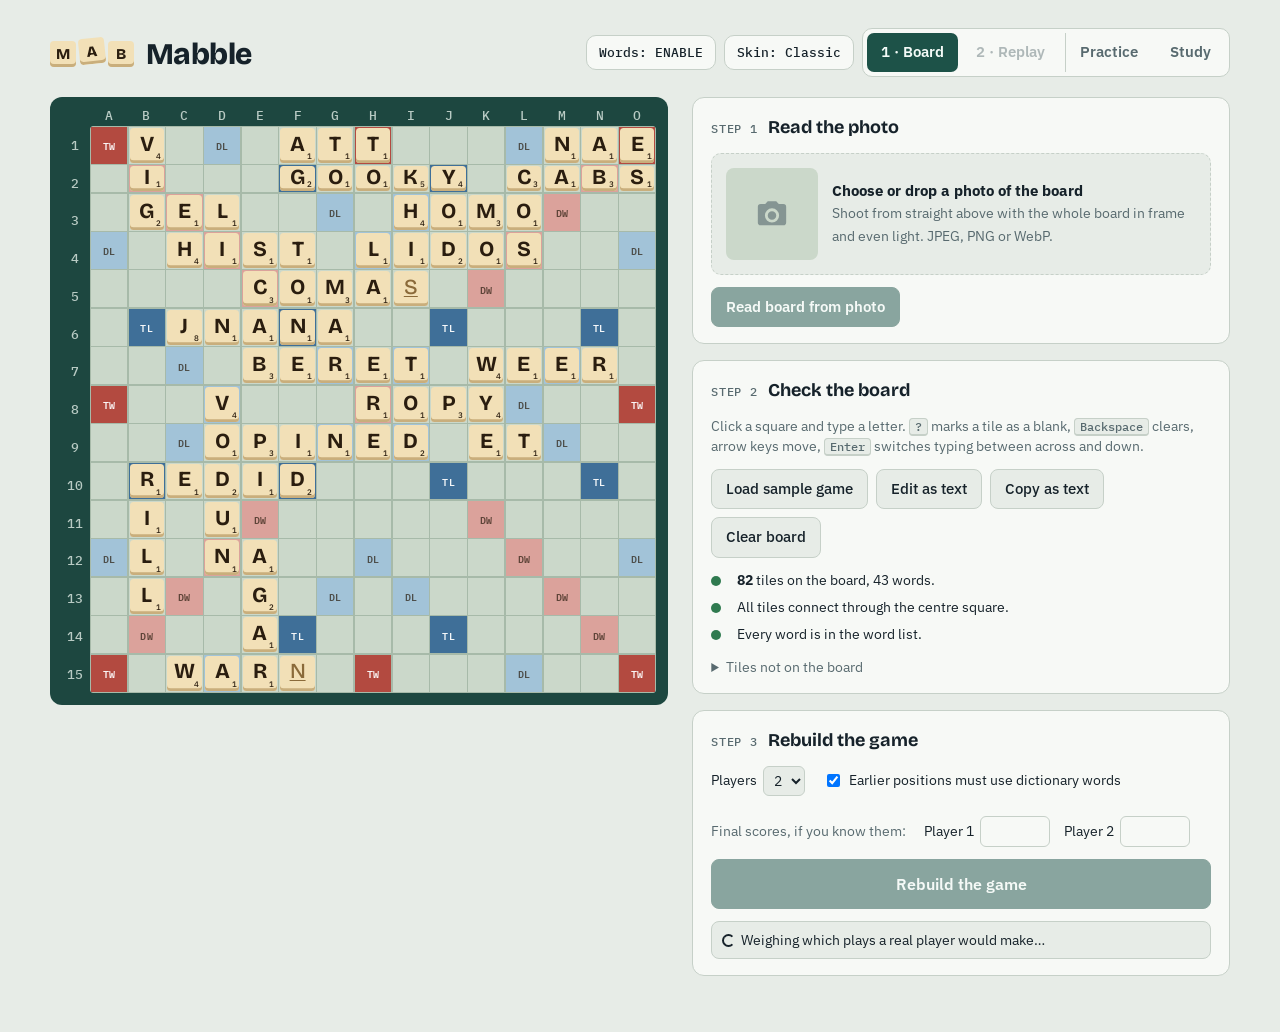
==== index.html @ 8a845bbc "Add a Felt skin, inspired by Balatro A third skin alongside Classic and Poster: swirling green felt," ====
<!doctype html>
<html lang="en">
<head>
<meta charset="utf-8">
<meta name="viewport" content="width=device-width,initial-scale=1,viewport-fit=cover">
<title>Mabble</title>
<meta name="description" content="Photograph a finished Scrabble board and rebuild the game move by move, with scores.">
<meta name="theme-color" content="#1d4740">
<link rel="icon" href="icons/icon.svg" type="image/svg+xml">
<link rel="icon" href="icons/icon-192.png" type="image/png" sizes="192x192">
<link rel="apple-touch-icon" href="icons/apple-touch-icon.png">
<link rel="manifest" href="manifest.webmanifest">
<link rel="preconnect" href="https://fonts.googleapis.com">
<link rel="preconnect" href="https://fonts.gstatic.com" crossorigin>
<link rel="stylesheet" href="https://fonts.googleapis.com/css2?family=Bricolage+Grotesque:opsz,wght@12..96,500;12..96,700;12..96,800&family=IBM+Plex+Mono:wght@400;500&family=IBM+Plex+Sans:wght@400;500;600&display=swap">
<script>
// Optional skins (poster, felt): applied before the page draws, with their fonts loaded only when chosen
try { const sk = localStorage.getItem('mabble.skin'), f = { brute: 'https://fonts.googleapis.com/css2?family=Anton&family=Archivo:wght@400;500;600;800&family=IBM+Plex+Mono:wght@400;500;600&family=Oswald:wght@500;600;700&display=swap', felt: 'https://fonts.googleapis.com/css2?family=Jersey+10&display=swap' }[sk]; if (f) { document.documentElement.dataset.skin = sk; document.write('<link rel="stylesheet" id="skinFonts-' + sk + '" href="' + f + '">'); } } catch (e) {}
</script>
<link rel="stylesheet" href="css/style.css">
</head>
<body>
<div class="felt-bg" aria-hidden="true"><div class="felt-swirl"></div><div class="felt-crt"></div></div>
<div class="wrap">
  <!-- ink filters: rough brush edges and torn-paper outlines -->
  <svg class="defs" width="0" height="0" aria-hidden="true" focusable="false">
    <filter id="ink"><feTurbulence type="fractalNoise" baseFrequency="0.85" numOctaves="2" seed="7" result="n"/><feDisplacementMap in="SourceGraphic" in2="n" scale="2.2" xChannelSelector="R" yChannelSelector="G"/></filter>
    <filter id="rough"><feTurbulence type="turbulence" baseFrequency="0.04" numOctaves="2" seed="3" result="n"/><feDisplacementMap in="SourceGraphic" in2="n" scale="7" xChannelSelector="R" yChannelSelector="G"/></filter>
  </svg>
  <header class="top">
    <div class="masthead">
      <div class="rays" aria-hidden="true"></div>
      <div class="brand">
        <div class="mark" aria-hidden="true"><span>M</span><span>A</span><span>B</span></div>
        <h1>Mabble</h1>
      </div>
    </div>
    <div class="head-tools">
    <button class="btn lex-btn" id="lexBtn" type="button" title="Choose the word list">Words: ENABLE</button>
    <button class="btn lex-btn" id="skinBtn" type="button" title="Switch skin">Skin: Classic</button>
    <div class="tabs" role="tablist" aria-label="Mode">
      <button role="tab" id="tab-setup" aria-selected="true">1 &middot; Board</button>
      <button role="tab" id="tab-replay" aria-selected="false" disabled>2 &middot; Replay</button>
      <button role="tab" id="tab-practice" aria-selected="false">Practice</button>
      <button role="tab" id="tab-study" aria-selected="false">Study<span class="tab-badge" id="studyBadge" hidden></span></button>
    </div>
    </div>
  </header>
  <div class="zigzag" aria-hidden="true"></div>

  <main class="layout">
    <section class="board-col" aria-label="Board">
      <div class="frame">
        <div class="coords" id="colLabels"></div>
        <div class="grid-row">
          <div class="rowlabels" id="rowLabels"></div>
          <div class="board" id="board" aria-label="Scrabble board, 15 by 15"></div>
          <input id="kbd" class="kbd-input" type="text" inputmode="text" autocomplete="off" autocapitalize="characters" autocorrect="off" spellcheck="false" aria-label="Letter for the selected square">
        </div>
      </div>
      <div class="transport" id="transport" hidden>
        <div class="btns">
          <button class="icon-btn" id="tFirst" aria-label="Empty board"><svg viewBox="0 0 16 16"><path d="M3 2h2v12H3zM14 2v12L6 8z"/></svg></button>
          <button class="icon-btn" id="tPrev" aria-label="Previous move"><svg viewBox="0 0 16 16"><path d="M12 2v12L4 8z"/></svg></button>
          <button class="icon-btn play" id="tPlay" aria-label="Play"><svg viewBox="0 0 16 16" id="playIcon"><path d="M4 2v12l10-6z"/></svg></button>
          <button class="icon-btn" id="tNext" aria-label="Next move"><svg viewBox="0 0 16 16"><path d="M4 2v12l8-6z"/></svg></button>
          <button class="icon-btn" id="tLast" aria-label="Final board"><svg viewBox="0 0 16 16"><path d="M11 2h2v12h-2zM2 2v12l8-6z"/></svg></button>
        </div>
        <input type="range" id="tSlider" min="0" max="0" value="0" aria-label="Move">
        <span class="stepnum" id="tNum">0 / 0</span>
      </div>
      <div class="shelves" id="pxRackBox" hidden>
        <div id="pxRacks"></div>
        <p class="px-live" id="pxLive" aria-live="polite"></p>
        <p class="hint px-help">Tap a tile, then a square. Or tap a square and type; tap it again or press <span class="kbd">Space</span> to switch across or down. <span class="kbd">Enter</span> plays, <span class="kbd">Backspace</span> takes back a tile, <span class="kbd">Esc</span> recalls them all.</p>
      </div>
      <div class="shelves" id="shelves" hidden>
        <div id="shelfList"></div>
        <div class="shelf-key" id="shelfKey">
          <span><i class="rtile key"></i>Certain</span>
          <span><i class="rtile key likely"></i>Likely, with its chance</span>
          <span><i class="rtile key played"></i>Played this move</span>
          <span><i class="rtile key unknown">?</i>Never played, unknown</span>
          <span id="bagCount" class="bag"></span>
        </div>
      </div>
    </section>

    <aside class="panel">
      <!-- SETUP -->
      <div id="setup" class="panel">
        <div class="card">
          <h2><span class="n">Step 1</span>Read the photo</h2>
          <label class="drop" id="drop" for="file">
            <div class="thumb" id="thumb"><svg viewBox="0 0 24 24" aria-hidden="true"><path d="M9 3 7.2 5H4a2 2 0 0 0-2 2v11a2 2 0 0 0 2 2h16a2 2 0 0 0 2-2V7a2 2 0 0 0-2-2h-3.2L15 3H9zm3 5a5 5 0 1 1 0 10 5 5 0 0 1 0-10zm0 2a3 3 0 1 0 0 6 3 3 0 0 0 0-6z"/></svg></div>
            <div>
              <strong id="dropTitle">Choose or drop a photo of the board</strong>
              <span class="hint">Shoot from straight above with the whole board in frame and even light. JPEG, PNG or WebP.</span>
            </div>
          </label>
          <input type="file" id="file" accept="image/jpeg,image/png,image/webp,image/gif" class="visually-hidden">
          <div id="pickerBox" class="picker-box" hidden>
            <p class="hint">Drag the four dots onto the outer corners of the 15 × 15 grid of squares, so the yellow lines follow the board's lines. The yellow dot is A1, the top-left square when letters read upright.</p>
            <canvas id="picker" class="picker" aria-label="Board photo with draggable grid corners"></canvas>
            <div class="row"><button class="btn" id="rotateBtn" type="button">Move A1 to the next corner</button></div>
          </div>
          <div class="row">
            <button class="btn primary" id="readBtn" disabled>Read board from photo</button>
            <button class="btn" id="stopBtn" hidden>Stop</button>
          </div>
          <div class="status" id="visionStatus" hidden></div>
          <details id="warpBox" hidden>
            <summary class="hint">Straightened photo the reader used</summary>
            <img id="warpImg" class="warp-img" alt="Straightened board photo">
          </details>
        </div>

        <div class="card">
          <h2><span class="n">Step 2</span>Check the board</h2>
          <p class="hint">Click a square and type a letter. <span class="kbd">?</span> marks a tile as a blank, <span class="kbd">Backspace</span> clears, arrow keys move, <span class="kbd">Enter</span> switches typing between across and down.</p>
          <div class="row">
            <button class="btn" id="sampleBtn">Load sample game</button>
            <button class="btn" id="textBtn">Edit as text</button>
            <button class="btn" id="copyBtn">Copy as text</button>
            <button class="btn" id="clearBtn">Clear board</button>
          </div>
          <div id="textBox" hidden>
            <textarea id="textArea" spellcheck="false" aria-label="Board as text"></textarea>
            <p class="hint">15 lines of 15 characters. Letters are tiles, lowercase means a blank, a dot is an empty square.</p>
            <div class="row"><button class="btn primary" id="applyText">Apply text</button><button class="btn" id="cancelText">Cancel</button></div>
          </div>
          <div class="checks" id="checks"></div>
          <details>
            <summary class="hint" style="cursor:pointer">Tiles not on the board</summary>
            <div class="unseen" id="unseen"></div>
          </details>
        </div>

        <div class="card">
          <h2><span class="n">Step 3</span>Rebuild the game</h2>
          <div class="opts">
            <label>Players <select id="players"><option>2</option><option>3</option><option>4</option></select></label>
            <label><input type="checkbox" id="strict" checked> Earlier positions must use dictionary words</label>
          </div>
          <div class="opts score-in">
            <span class="hint">Final scores, if you know them:</span>
            <span id="scoreFields"></span>
          </div>
          <button class="btn primary big" id="solveBtn" disabled>Loading word list…</button>
          <div class="status" id="solveStatus" hidden></div>
        </div>
      </div>

      <!-- PRACTICE -->
      <div id="practice" class="panel" hidden>
        <div class="card">
          <h2>Practice game</h2>
          <div class="scores" id="pxScores"></div>
          <div class="px-break" id="pxBreak" aria-live="polite"></div>
          <div class="row px-controls">
            <button class="btn primary" id="pxPlay" disabled>Play</button>
            <button class="btn" id="pxRecall">Recall</button>
            <button class="btn" id="pxShuffle">Shuffle</button>
            <button class="btn" id="pxExchange">Exchange</button>
            <button class="btn primary" id="pxConfirm" hidden>Exchange chosen tiles</button>
            <button class="btn" id="pxPass">Pass</button>
          </div>
          <p class="status" id="pxMsg" hidden></p>
          <div class="row px-foot"><span class="bag" id="pxBag"></span><button class="btn" id="pxNew">New game</button></div>
        </div>
        <div class="card">
          <h2 id="pxReviewTitle">Quackle review</h2>
          <div id="pxReview"></div>
        </div>
        <div class="card">
          <h2>Moves</h2>
          <p class="note" id="pxTotals"></p>
          <div class="moves-wrap" id="pxHistory"></div>
        </div>
      </div>

      <!-- REPLAY -->
      <div id="replay" class="panel" hidden>
        <div class="card">
          <h2 id="replayTitle">Reconstructed game</h2>
          <div class="scores" id="scores"></div>
          <p class="note" id="replayMeta"></p>
          <p class="note" id="endgame" hidden></p>
        </div>
        <div class="card" id="qkCard">
          <h2 id="qkTitle">Move analysis</h2>
          <div id="qkBody">
            <p class="hint">Compare every move with the choice of Quackle, an open-source Scrabble engine that runs in this browser. It downloads about 26 MB the first time.</p>
            <div class="row"><button class="btn primary" id="qkLoad">Load Quackle</button></div>
          </div>
        </div>
        <div class="card">
          <h2>Moves</h2>
          <div class="moves-wrap" id="movesWrap">
            <table>
              <thead><tr><th>#</th><th>Player</th><th>Where</th><th>Word</th><th class="num">Pts</th><th class="num">Total</th><th class="num qk-col" hidden title="Equity given up compared with Quackle's best play">vs Quackle</th></tr></thead>
              <tbody id="moveRows"></tbody>
            </table>
          </div>
          <div class="row">
            <button class="btn" id="anotherBtn">Try another order</button>
            <button class="btn" id="editBtn">Edit the board</button>
          </div>
          <p class="note">This is one order of play that fits every word on the board. Others may fit too. Scores follow standard premium squares, count blanks as zero and add 50 for using all seven tiles. The end-of-game adjustment is added only when the rebuilt game shows who used their last tile, so totals can differ from the score sheet.</p>
        </div>
      </div>
    </aside>
  </main>

  <!-- STUDY: word lists and spaced review, drawn by js/study.js -->
  <section id="study" class="study" aria-label="Study" hidden></section>
</div>

<dialog id="lexDialog" aria-labelledby="lexTitle">
  <form method="dialog" class="dialog-body" id="lexForm">
    <h2 id="lexTitle">Word list</h2>
    <p class="hint">Words are checked against <b id="lexCurrent">ENABLE</b>. This list is used for checking the board, rebuilding games, practice games and Quackle's suggestions.</p>
    <p class="hint">ENABLE is free and built in, and close to the North American tournament list. To use Collins Scrabble Words (CSW24) or another list, load it from a copy you're entitled to use, as a text file with one word per line (anything after the first word on a line is ignored). The file stays in this browser. It is never uploaded or published.</p>
    <label class="field" for="lexFile">Word list file
      <input id="lexFile" type="file" accept=".txt,text/plain">
    </label>
    <label class="field" for="lexName">Name
      <input id="lexName" type="text" placeholder="CSW24" autocomplete="off" spellcheck="false">
    </label>
    <label class="check-line"><input type="checkbox" id="lexCollins"> This is a Collins list (Quackle uses its Collins leave values)</label>
    <p class="status" id="lexStatus" hidden></p>
    <div class="row">
      <button class="btn primary" id="lexUse" type="button" disabled>Use this list</button>
      <button class="btn" id="lexStored" type="button" hidden>Use my saved list</button>
      <button class="btn" id="lexBuiltin" type="button">Use ENABLE</button>
      <button class="btn" id="lexForget" type="button" hidden>Forget my list</button>
      <button class="btn" value="close" type="submit">Close</button>
    </div>
  </form>
</dialog>

<dialog id="blankDialog" aria-labelledby="blankTitle">
  <form method="dialog" class="dialog-body">
    <h2 id="blankTitle">Which letter is the blank?</h2>
    <div class="blank-grid" id="blankGrid"></div>
    <div class="row"><button class="btn" value="" type="submit">Cancel</button></div>
  </form>
</dialog>

<script type="module" src="js/app.js"></script>
</body>
</html>
---- css/style.css ----
/* Layout: board on the left as the working surface, a tool panel on the right that switches between setting up the board and replaying the game. */
/* Classic skin (the default) */
:root {
  --bg: #e7ece7;
  --surface: #f7f9f6;
  --ink: #16222a;
  --muted: #586a6f;
  --line: #c6d0c8;
  --accent: #1d5248;
  --accent-ink: #f4fbf8;
  --frame: #1d4740;
  --sq: #cbd8ca;
  --sq-line: #a7baa9;
  --tw: #b34a40;
  --dw: #dba29b;
  --tl: #3f6f98;
  --dl: #a2c3d8;
  --prem-ink: #ffffff;
  --tile: #f2e0b7;
  --tile-edge: #c9ae7c;
  --tile-ink: #2a1d0f;
  --hot: #e09a1f;
  --bad: #c0392b;
  --warn-bg: #f6ead2;
  --ok: #2f7a4f;
  --hair: #dde3de;
  --blue: #3f6f98;
  --yellow: #e09a1f;
  --steel: #8b939a;
  --steel-hi: #cfd4d8;
  --shadow: transparent;
  --f-head: "IBM Plex Sans", "Segoe UI", system-ui, sans-serif;
  --f-display: "Bricolage Grotesque", "Segoe UI", system-ui, sans-serif;
  --f-body: "IBM Plex Sans", "Segoe UI", system-ui, sans-serif;
  --f-mono: "IBM Plex Mono", ui-monospace, Consolas, monospace;
}
@media (prefers-color-scheme: dark) {
  :root:not([data-theme="light"]) {
    --bg: #0f1719; --surface: #162124; --ink: #e2eae5; --muted: #93a6a4; --line: #2b3b3d;
    --accent: #6cc0ab; --accent-ink: #0c1a17; --frame: #0a1213; --sq: #22353a; --sq-line: #30494d;
    --tw: #9a3d35; --dw: #835653; --tl: #2f5878; --dl: #3d6279; --prem-ink: #f1e9e6;
    --tile: #e9d4a7; --tile-edge: #b19463; --tile-ink: #24180b; --hot: #f2b544; --bad: #ef6b5b;
    --warn-bg: #2d2717; --ok: #6cc08b; color-scheme: dark;
  }
}
:root[data-theme="dark"] {
  --bg: #0f1719; --surface: #162124; --ink: #e2eae5; --muted: #93a6a4; --line: #2b3b3d;
  --accent: #6cc0ab; --accent-ink: #0c1a17; --frame: #0a1213; --sq: #22353a; --sq-line: #30494d;
  --tw: #9a3d35; --dw: #835653; --tl: #2f5878; --dl: #3d6279; --prem-ink: #f1e9e6;
  --tile: #e9d4a7; --tile-edge: #b19463; --tile-ink: #24180b; --hot: #f2b544; --bad: #ef6b5b;
  --warn-bg: #2d2717; --ok: #6cc08b; color-scheme: dark;
}
/* Poster skin (data-skin="brute"), a BRUTE!-style Constructivist poster: stark paper, black ink, blood red and electric blue,
   gunmetal plates with rivets, hard offset shadows, condensed shouting type. */
:root[data-skin="brute"] {
  --bg: #f1efe9;          /* stark poster paper */
  --surface: #ffffff;
  --ink: #0a0a0a;
  --muted: #4b4b4b;
  --line: #0a0a0a;        /* ink lines are black */
  --hair: #c9c6bd;        /* quiet separators */
  --accent: #d6141c;      /* blood red */
  --accent-ink: #ffffff;
  --blue: #0b48ff;        /* electric blue */
  --yellow: #ffd200;      /* safety yellow, for highlights */
  --frame: #151719;       /* gunmetal */
  --steel: #8b939a;
  --steel-hi: #cfd4d8;
  --sq: #f3f1ea;
  --sq-line: #0a0a0a;
  --tw: #d6141c;
  --dw: #f4a9a6;
  --tl: #0b48ff;
  --dl: #9cb6ff;
  --prem-ink: #ffffff;
  --tile: #fbfaf6;
  --tile-edge: #0a0a0a;
  --tile-ink: #0a0a0a;
  --hot: #0b48ff;
  --bad: #d6141c;
  --warn-bg: #fff1b3;
  --ok: #0b48ff;
  --shadow: #0a0a0a;
  --f-display: "Anton", "Impact", "Arial Narrow Bold", sans-serif;
  --f-head: "Oswald", "Arial Narrow", "Segoe UI", sans-serif;
  --f-body: "Archivo", "Segoe UI", system-ui, sans-serif;
  --f-mono: "IBM Plex Mono", ui-monospace, Consolas, monospace;
}
@media (prefers-color-scheme: dark) {
  :root[data-skin="brute"]:not([data-theme="light"]) {
    --bg: #0b0b0c; --surface: #17181a; --ink: #f3f1ec; --muted: #a7a7a3; --line: #f3f1ec; --hair: #3a3b3e;
    --accent: #ff2b2b; --accent-ink: #0a0a0a; --blue: #4d82ff; --yellow: #ffd200;
    --frame: #050505; --steel: #5f666c; --steel-hi: #9aa1a7;
    --sq: #1c1d20; --sq-line: #000000; --tw: #e0161e; --dw: #7a2b2b; --tl: #2f63ff; --dl: #2d3f7a; --prem-ink: #ffffff;
    --tile: #f1efe8; --tile-edge: #000000; --tile-ink: #0a0a0a; --hot: #4d82ff; --bad: #ff3b3b;
    --warn-bg: #3a3000; --ok: #4d82ff; --shadow: #3b3e42; color-scheme: dark;
  }
}
:root[data-skin="brute"][data-theme="dark"] {
  --bg: #0b0b0c; --surface: #17181a; --ink: #f3f1ec; --muted: #a7a7a3; --line: #f3f1ec; --hair: #3a3b3e;
  --accent: #ff2b2b; --accent-ink: #0a0a0a; --blue: #4d82ff; --yellow: #ffd200;
  --frame: #050505; --steel: #5f666c; --steel-hi: #9aa1a7;
  --sq: #1c1d20; --sq-line: #000000; --tw: #e0161e; --dw: #7a2b2b; --tl: #2f63ff; --dl: #2d3f7a; --prem-ink: #ffffff;
  --tile: #f1efe8; --tile-edge: #000000; --tile-ink: #0a0a0a; --hot: #4d82ff; --bad: #ff3b3b;
  --warn-bg: #3a3000; --ok: #4d82ff; --shadow: #3b3e42; color-scheme: dark;
}
* { box-sizing: border-box; }
[hidden] { display: none !important; }
body {
  background: var(--bg); color: var(--ink); font-family: var(--f-body); font-size: 15px; line-height: 1.5;
  padding-left: max(16px, env(safe-area-inset-left, 0px)); padding-right: max(16px, env(safe-area-inset-right, 0px));
  padding-block: 20px 48px;
}
.wrap { max-width: 1180px; margin: 0 auto; display: grid; gap: 20px; }
h1, h2, h3 { font-family: var(--f-display); text-wrap: balance; margin: 0; }
button, input, select, textarea { font: inherit; color: inherit; }
:focus-visible { outline: 2px solid var(--accent); outline-offset: 2px; }

/* header */
.top { display: flex; flex-wrap: wrap; align-items: end; justify-content: space-between; gap: 12px 24px; }
.brand { display: flex; align-items: center; gap: 12px; }
.mark { display: flex; gap: 3px; }
.mark span { width: 26px; height: 26px; border-radius: 4px; background: var(--tile); color: var(--tile-ink); box-shadow: inset 0 -3px 0 var(--tile-edge);
  font: 800 15px/26px var(--f-display); text-align: center; }
.mark span:nth-child(2) { transform: translateY(-3px) rotate(-6deg); }
h1 { font-size: 30px; font-weight: 800; letter-spacing: -0.02em; }
.tabs { display: flex; gap: 4px; padding: 4px; background: var(--surface); border: 1px solid var(--line); border-radius: 10px; }
.tabs button { border: 0; background: transparent; padding: 8px 14px; border-radius: 7px; cursor: pointer; font-weight: 600; color: var(--muted); }
.tabs button[aria-selected="true"] { background: var(--accent); color: var(--accent-ink); }
.tabs button:disabled { opacity: .45; cursor: not-allowed; }

.layout { display: grid; grid-template-columns: minmax(0, 1.15fr) minmax(0, 1fr); gap: 24px; align-items: start; }
@media (max-width: 880px) { .layout { grid-template-columns: minmax(0, 1fr); } }

/* board */
.board-col { display: grid; gap: 12px; position: sticky; top: calc(env(safe-area-inset-top, 0px) + 12px); }
@media (max-width: 880px) { .board-col { position: static; } }
.frame { background: var(--frame); border-radius: 12px; padding: 10px 12px 12px 10px; container-type: inline-size; }
.coords { display: grid; grid-template-columns: 5cqi repeat(15, 1fr); gap: 0; }
.coords span { font: 500 2.1cqi var(--f-mono); color: #b9cbc4; text-align: center; padding-bottom: 3px; }
.grid-row { display: grid; grid-template-columns: 5cqi minmax(0, 1fr); }
.rowlabels { display: grid; grid-template-rows: repeat(15, 1fr); }
.rowlabels span { font: 500 2.1cqi var(--f-mono); color: #b9cbc4; display: flex; align-items: center; justify-content: center; }
.board { display: grid; grid-template-columns: repeat(15, 1fr); gap: 1.5px; background: var(--sq-line); border: 1.5px solid var(--sq-line); aspect-ratio: 1; max-width: 100%; outline: none; border-radius: 3px; }
.board.editable { cursor: text; }
.board.focused { outline: 2px solid var(--hot); outline-offset: 3px; }
.grid-row { position: relative; }
.kbd-input { position: absolute; left: 0; top: 0; width: 1px; height: 1px; opacity: 0; border: 0; padding: 0; font-size: 16px; pointer-events: none; }
.sq { position: relative; background: var(--sq); display: flex; align-items: center; justify-content: center; min-width: 0; overflow: hidden; }
.sq .prem { font: 600 1.7cqi/1 var(--f-mono); color: var(--prem-ink); letter-spacing: 0.02em; opacity: .95; }
.sq.tw { background: var(--tw); } .sq.dw { background: var(--dw); } .sq.tl { background: var(--tl); } .sq.dl { background: var(--dl); }
.sq.dl .prem, .sq.dw .prem { color: var(--tile-ink); opacity: .7; }
:root[data-theme="dark"] .sq.dl .prem, :root[data-theme="dark"] .sq.dw .prem { color: var(--prem-ink); }
@media (prefers-color-scheme: dark) { :root:not([data-theme="light"]) .sq.dl .prem, :root:not([data-theme="light"]) .sq.dw .prem { color: var(--prem-ink); } }
.sq .star { width: 52%; height: 52%; fill: var(--tile-ink); opacity: .55; }
.sq.sel { box-shadow: inset 0 0 0 2px var(--hot); }
.sq.sel::after { content: ""; position: absolute; width: 0; height: 0; border: 0.9cqi solid transparent; }
.sq.sel.dir0::after { right: 1px; top: calc(50% - 0.9cqi); border-left-color: var(--hot); border-right-width: 0; }
.sq.sel.dir1::after { bottom: 1px; left: calc(50% - 0.9cqi); border-top-color: var(--hot); border-bottom-width: 0; }
.tile { position: absolute; inset: 1px; border-radius: 0.6cqi; background: var(--tile); box-shadow: inset 0 -0.45cqi 0 var(--tile-edge); color: var(--tile-ink);
  display: flex; align-items: center; justify-content: center; }
.tile b { font: 700 3.6cqi/1 var(--f-display); margin-top: -0.3cqi; }
.tile i { position: absolute; right: 0.45cqi; bottom: 0.45cqi; font: 500 1.35cqi/1 var(--f-mono); font-style: normal; }
.tile.blank b { color: #8a6a3a; font-weight: 500; text-decoration: underline; text-decoration-thickness: 0.25cqi; text-underline-offset: 0.4cqi; }
.tile.ghost { opacity: .32; }
.tile.new { box-shadow: inset 0 -0.45cqi 0 var(--tile-edge), 0 0 0 0.45cqi var(--hot); z-index: 1; animation: drop .35s ease-out both; }
.tile.bad { box-shadow: inset 0 -0.45cqi 0 var(--tile-edge), inset 0 0 0 0.35cqi var(--bad); }
.tile.unsure::before { content: "?"; position: absolute; left: 0.45cqi; top: 0.25cqi; font: 700 1.5cqi/1 var(--f-mono); color: var(--bad); }
.sq.tile-holder { overflow: visible; }
@keyframes drop { from { transform: translateY(-25%) scale(1.18); } to { transform: none; } }
@media (prefers-reduced-motion: reduce) { .tile.new { animation: none; } }


/* transport */
.transport { display: grid; grid-template-columns: auto minmax(0, 1fr) auto; gap: 12px; align-items: center; background: var(--surface); border: 1px solid var(--line); border-radius: 10px; padding: 8px 12px; }
.transport .btns { display: flex; gap: 4px; }
.icon-btn { width: 36px; height: 36px; border-radius: 8px; border: 1px solid var(--line); background: var(--bg); display: grid; place-items: center; cursor: pointer; padding: 0; }
.icon-btn svg { width: 16px; height: 16px; fill: currentColor; }
.icon-btn.play { background: var(--accent); color: var(--accent-ink); border-color: var(--accent); }
.icon-btn:disabled { opacity: .4; cursor: default; }
input[type="range"] { width: 100%; accent-color: var(--accent); }
.stepnum { font: 500 13px var(--f-mono); color: var(--muted); white-space: nowrap; font-variant-numeric: tabular-nums; }

/* panel */
.panel { display: grid; gap: 16px; min-width: 0; }
.card { background: var(--surface); border: 1px solid var(--line); border-radius: 12px; padding: 16px 18px; display: grid; gap: 12px; min-width: 0; }
.card h2 { font-size: 18px; font-weight: 700; display: flex; align-items: baseline; gap: 10px; }
.card h2 .n { font: 500 12px var(--f-mono); color: var(--muted); letter-spacing: .06em; text-transform: uppercase; }
.hint { color: var(--muted); font-size: 13.5px; margin: 0; }
.row { display: flex; flex-wrap: wrap; gap: 8px; align-items: center; }
.btn { border: 1px solid var(--line); background: var(--bg); padding: 8px 14px; border-radius: 8px; cursor: pointer; font-weight: 500; }
.btn:hover { border-color: var(--muted); }
.btn.primary { background: var(--accent); color: var(--accent-ink); border-color: var(--accent); font-weight: 600; }
.btn.primary:hover { filter: brightness(1.08); }
.btn:disabled { opacity: .5; cursor: not-allowed; }
.btn.big { padding: 12px 18px; font-size: 16px; width: 100%; }
.drop { border: 1.5px dashed var(--line); border-radius: 10px; padding: 14px; display: grid; grid-template-columns: auto minmax(0, 1fr); gap: 14px; align-items: center; cursor: pointer; background: var(--bg); }
.drop.over { border-color: var(--accent); }
.drop .thumb { width: 92px; height: 92px; border-radius: 8px; background: var(--sq); display: grid; place-items: center; overflow: hidden; color: var(--muted); }
.drop .thumb img { width: 100%; height: 100%; object-fit: cover; }
.drop .thumb svg { width: 34px; height: 34px; fill: currentColor; opacity: .6; }
.drop strong { display: block; }
.status { font-size: 13.5px; padding: 8px 10px; border-radius: 8px; background: var(--bg); border: 1px solid var(--line); }
.status.err { border-color: var(--bad); color: var(--bad); }
.status.good { border-color: var(--ok); color: var(--ok); }
.kbd { font: 500 12px var(--f-mono); border: 1px solid var(--line); border-bottom-width: 2px; border-radius: 4px; padding: 0 5px; background: var(--bg); }
.checks { display: grid; gap: 6px; font-size: 14px; }
.check { display: grid; grid-template-columns: 18px minmax(0, 1fr); gap: 8px; align-items: start; }
.check .dot { width: 10px; height: 10px; border-radius: 50%; margin-top: 6px; background: var(--ok); }
.check.warn .dot { background: var(--hot); } .check.bad .dot { background: var(--bad); }
.wordchips { display: flex; flex-wrap: wrap; gap: 4px; margin-top: 4px; }
.chip { font: 500 12.5px var(--f-mono); padding: 1px 7px; border-radius: 5px; background: var(--warn-bg); border: 1px solid var(--line); cursor: pointer; }
.unseen { font: 500 13px/1.7 var(--f-mono); letter-spacing: .08em; word-break: break-all; color: var(--muted); }
textarea { width: 100%; min-height: 250px; font: 13px/1.35 var(--f-mono); padding: 10px; border-radius: 8px; border: 1px solid var(--line); background: var(--bg); resize: vertical; }
.opts { display: flex; flex-wrap: wrap; gap: 10px 18px; font-size: 14px; }
.opts label { display: inline-flex; gap: 6px; align-items: center; }
.score-in { align-items: center; margin-top: 8px; }
.score-in #scoreFields { display: inline-flex; flex-wrap: wrap; gap: 8px 14px; }
.score-in input { width: 70px; font: inherit; padding: 4px 6px; border: 1px solid var(--line); border-radius: 6px; background: var(--surface); color: var(--ink); }
select { padding: 4px 6px; border-radius: 6px; border: 1px solid var(--line); background: var(--bg); }

/* replay */
.scores { display: grid; grid-template-columns: repeat(auto-fit, minmax(120px, 1fr)); gap: 8px; }
.pl { border: 1px solid var(--line); border-radius: 10px; padding: 10px 12px; background: var(--bg); }
.pl.turn { border-color: var(--hot); box-shadow: 0 0 0 1px var(--hot); }
.pl .who { font-size: 13px; color: var(--muted); }
.pl .pts { font: 800 28px/1.1 var(--f-display); font-variant-numeric: tabular-nums; }
.pl .fin { font: 12px var(--f-mono); color: var(--muted); }
.moves-wrap { max-height: 460px; overflow: auto; border: 1px solid var(--line); border-radius: 10px; background: var(--bg); }
table { width: 100%; border-collapse: collapse; font-size: 14px; }
th { position: sticky; top: 0; z-index: 2; background: var(--surface); text-align: left; font: 500 11.5px var(--f-mono); letter-spacing: .06em; text-transform: uppercase; color: var(--muted); padding: 7px 8px; border-bottom: 1px solid var(--line); }
td { padding: 6px 8px; border-bottom: 1px solid var(--line); vertical-align: top; font-variant-numeric: tabular-nums; }
tr.mv { cursor: pointer; }
tr.mv:hover td { background: color-mix(in srgb, var(--accent) 6%, transparent); }
tr.mv.cur td { background: color-mix(in srgb, var(--hot) 18%, transparent); }
tr.mv.future td { color: var(--muted); }
td.num, th.num { text-align: right; }
.not { font: 500 13px var(--f-mono); white-space: nowrap; }
.word { font: 700 15px var(--f-display); letter-spacing: .04em; }
.word .thru { opacity: .45; font-weight: 500; }
.word .bl { text-decoration: underline; }
.cross { font: 12px var(--f-mono); color: var(--muted); }
.bingo { font: 600 10.5px var(--f-mono); color: var(--accent-ink); background: var(--accent); border-radius: 4px; padding: 0 5px; margin-left: 4px; vertical-align: 2px; }
.note { font-size: 13px; color: var(--muted); margin: 0; }
.badge { font: 500 11.5px var(--f-mono); border: 1px solid var(--line); border-radius: 999px; padding: 1px 8px; color: var(--muted); background: var(--bg); }
.spinner { display: inline-block; width: 13px; height: 13px; border: 2px solid currentColor; border-right-color: transparent; border-radius: 50%; animation: spin .8s linear infinite; vertical-align: -2px; margin-right: 6px; }
@keyframes spin { to { transform: rotate(360deg); } }
@media (prefers-reduced-motion: reduce) { .spinner { animation-duration: 2.5s; } }
.visually-hidden { position: absolute; width: 1px; height: 1px; overflow: hidden; clip: rect(0 0 0 0); }

/* API key */
dialog { border: 1px solid var(--line); border-radius: 14px; background: var(--surface); color: var(--ink); padding: 0; width: min(480px, calc(100vw - 32px)); }
dialog::backdrop { background: rgb(10 20 22 / 0.55); }
.dialog-body { display: grid; gap: 12px; padding: 20px; }
.dialog-body h2 { font-size: 20px; }
.dialog-body a { color: var(--accent); }
.field { display: grid; gap: 6px; font-weight: 500; font-size: 14px; }
.field input { padding: 10px 12px; border-radius: 8px; border: 1px solid var(--line); background: var(--bg); font: 14px var(--f-mono); width: 100%; }

/* reading method + corner picker */
.picker-box { display: grid; gap: 8px; }
.picker { width: 100%; max-width: 100%; display: block; border-radius: 8px; touch-action: none; cursor: crosshair; background: var(--sq); }
.warp-img { width: 100%; max-width: 420px; border-radius: 6px; margin-top: 8px; display: block; }

/* racks */
.rack { display: flex; flex-wrap: wrap; gap: 6px; min-height: 46px; }
.rtile { position: relative; width: 44px; height: 46px; border-radius: 6px; background: var(--tile); color: var(--tile-ink);
  box-shadow: inset 0 -4px 0 var(--tile-edge); display: grid; place-items: center; font: 700 22px/1 var(--f-display); padding-bottom: 3px; }
.rtile i { position: absolute; right: 4px; bottom: 6px; font: 500 10px/1 var(--f-mono); font-style: normal; }
.rtile small { font: 500 12px/1 var(--f-mono); color: #8a6a3a; }
.rtile.played { box-shadow: inset 0 -4px 0 var(--tile-edge), 0 0 0 2px var(--hot); }
.rtile.left { opacity: .8; }
.rtile.group { background: transparent; box-shadow: none; border: 2px dashed var(--tile-edge); color: var(--muted); font-weight: 500; }
.rtile.unknown { background: var(--bg); box-shadow: none; border: 1px solid var(--line); color: var(--muted); font-weight: 500; }
.rack-notes { display: grid; gap: 6px; font-size: 13.5px; }
.rnote { display: grid; grid-template-columns: 18px minmax(0, 1fr); gap: 8px; align-items: start; }
.rtile.mini-sw { width: 16px; height: 16px; border-radius: 4px; margin-top: 2px; padding: 0; box-shadow: inset 0 -2px 0 var(--tile-edge); }
.rtile.mini-sw.played { box-shadow: inset 0 -2px 0 var(--tile-edge), 0 0 0 2px var(--hot); }
.rtile.mini-sw.group { border-width: 1.5px; box-shadow: none; }
.mini { display: inline-block; min-width: 18px; padding: 0 3px; margin: 1px 2px 1px 0; border-radius: 3px; background: var(--tile); color: var(--tile-ink);
  font: 700 12px/18px var(--f-display); text-align: center; box-shadow: inset 0 -2px 0 var(--tile-edge); }

/* rack shelves under the board */
body.replaying .board-col { position: static; }
.shelves { display: grid; gap: 8px; }
#shelfList { display: grid; gap: 8px; }
.shelf { display: grid; grid-template-columns: minmax(96px, auto) minmax(0, 1fr); gap: 10px; align-items: center; padding: 8px 10px;
  background: var(--surface); border: 1px solid var(--line); border-radius: 10px; }
.shelf.mover { border-color: var(--hot); box-shadow: 0 0 0 1px var(--hot); }
.shelf-head { display: grid; gap: 0; line-height: 1.25; }
.shelf-head b { font: 700 14px var(--f-display); }
.shelf-pts { font: 800 20px var(--f-display); font-variant-numeric: tabular-nums; }
.shelf-tag { font: 500 11px var(--f-mono); color: var(--muted); text-transform: uppercase; letter-spacing: .05em; }
.shelf .rack { gap: 5px; min-height: 0; }
.shelf .rtile { width: clamp(30px, 8.5cqi, 42px); height: auto; aspect-ratio: 44 / 46; font-size: clamp(15px, 4.6cqi, 22px); }
.shelves { container-type: inline-size; }
.rtile.likely { background: color-mix(in srgb, var(--tile) calc(var(--p, 1) * 100%), var(--bg)); box-shadow: inset 0 -4px 0 color-mix(in srgb, var(--tile-edge) calc(var(--p, 1) * 100%), var(--bg)); outline: 1px dashed var(--tile-edge); outline-offset: -1px; }
:root[data-theme="dark"] .rtile.likely { color: var(--ink); }
@media (prefers-color-scheme: dark) { :root:not([data-theme="light"]) .rtile.likely { color: var(--ink); } }
.rtile em { position: absolute; left: 0; right: 0; top: 2px; text-align: center; font: 600 8.5px/1 var(--f-mono); font-style: normal; color: inherit; opacity: .75; }
.rtile.likely { padding-top: 9px; padding-bottom: 2px; }
.shelf-key { display: flex; flex-wrap: wrap; gap: 6px 14px; align-items: center; font-size: 12.5px; color: var(--muted); }
.shelf-key span { display: inline-flex; align-items: center; gap: 6px; }
.rtile.key { width: 14px; height: 14px; padding: 0; border-radius: 3px; box-shadow: inset 0 -2px 0 var(--tile-edge); font-size: 9px; }
.rtile.key.played { box-shadow: inset 0 -2px 0 var(--tile-edge), 0 0 0 2px var(--hot); }
.rtile.key.likely { --p: .55; }
.rtile.key.unknown { font-style: normal; }
.shelf-key .bag { margin-left: auto; font: 500 12.5px var(--f-mono); color: var(--ink); }
@media (max-width: 480px) { .shelf { grid-template-columns: minmax(0, 1fr); gap: 6px; } .shelf-head { grid-auto-flow: column; justify-content: start; gap: 10px; align-items: baseline; } }

/* Quackle move analysis */
.tile.suggest { box-shadow: inset 0 -0.45cqi 0 var(--tile-edge), 0 0 0 0.4cqi var(--accent); outline: 0.3cqi dashed var(--accent); outline-offset: 0.2cqi; z-index: 1; }
.qk-rack { display: flex; flex-wrap: wrap; align-items: center; gap: 4px; margin: 0; font-size: 13.5px; color: var(--muted); }
.qk-rack .mini { font-size: 14px; line-height: 22px; min-width: 22px; }
.mini.likely { background: color-mix(in srgb, var(--tile) 55%, var(--bg)); outline: 1px dashed var(--tile-edge); outline-offset: -1px; }
.verdict { margin: 0; font-size: 15px; }
.verdict b { font-family: var(--f-display); }
.qk-table { max-height: none; }
tr.qkrow { cursor: pointer; }
tr.qkrow:hover td { background: color-mix(in srgb, var(--accent) 6%, transparent); }
tr.qkrow.played td { background: color-mix(in srgb, var(--hot) 16%, transparent); }
tr.qkrow.cur td { box-shadow: inset 0 0 0 9999px color-mix(in srgb, var(--accent) 14%, transparent); }
td.qk { font: 500 12.5px var(--f-mono); color: var(--muted); }
td.qk.best { color: var(--ok); font-weight: 600; }

/* practice mode */
.tabs button#tab-practice { border-left: 1px solid var(--line); border-radius: 0 7px 7px 0; margin-left: 2px; }
.tabs button#tab-practice[aria-selected="true"] { border-left-color: transparent; border-radius: 7px; }
.tile.pending { box-shadow: inset 0 -0.45cqi 0 var(--tile-edge), 0 0 0 0.4cqi var(--accent); transform: translateY(-6%); z-index: 2; }
#pxRacks { display: grid; gap: 8px; }
.px-rack .rtile { cursor: pointer; border: 0; padding: 0 0 3px; font: inherit; font-weight: 700; }
.px-rack .rtile:hover { transform: translateY(-2px); }
.px-rack .rtile:focus-visible { outline: 2px solid var(--accent); outline-offset: 2px; }
.rtile.picked { transform: translateY(-5px); box-shadow: inset 0 -4px 0 var(--tile-edge), 0 0 0 2px var(--accent); }
.rtile.gone { visibility: hidden; }
.rtile.swap { box-shadow: inset 0 -4px 0 var(--tile-edge), 0 0 0 2px var(--bad); transform: translateY(-5px); }
.rtile.back { background: var(--frame); box-shadow: inset 0 -4px 0 color-mix(in srgb, var(--frame) 70%, #000); }
.shelf .rtile.back { width: clamp(22px, 5.5cqi, 30px); }
.px-live { margin: 0; min-height: 1.4em; font: 500 14px var(--f-body); }
.px-live .ok { color: var(--ok); font-weight: 600; }
.px-live .no { color: var(--bad); }
.px-help { margin: 0; }
.px-controls .btn { flex: 1 1 auto; }
.px-foot { justify-content: space-between; }
.px-foot .bag { font: 500 13px var(--f-mono); color: var(--muted); }
#pxHistory { max-height: 320px; }
.okmark { color: var(--ok); font-weight: 600; }
.blank-grid { display: grid; grid-template-columns: repeat(auto-fill, minmax(40px, 1fr)); gap: 6px; }
.blank-grid .btn { padding: 8px 0; font: 700 16px var(--f-display); }

/* word list */
.head-tools { display: flex; flex-wrap: wrap; gap: 8px; align-items: center; justify-content: flex-end; }
.lex-btn { font: 500 13px var(--f-mono); padding: 8px 12px; border-radius: 10px; background: var(--surface); }
.check-line { display: flex; gap: 8px; align-items: center; font-size: 14px; }
.check-line input { accent-color: var(--accent); }

/* simulation */
.sim { display: grid; gap: 10px; border-top: 1px solid var(--line); padding-top: 12px; margin-top: 4px; }
.sim-controls { display: flex; flex-wrap: wrap; gap: 8px 14px; align-items: center; font-size: 14px; }
.sim-controls label { display: inline-flex; gap: 6px; align-items: center; }
.sim-progress { display: grid; gap: 6px; font: 500 13px var(--f-mono); color: var(--muted); }
.sim-progress .bar { height: 8px; border-radius: 99px; background: var(--bg); border: 1px solid var(--line); overflow: hidden; }
.sim-progress .bar span { display: block; height: 100%; background: var(--accent); transition: width .25s linear; }
@media (prefers-reduced-motion: reduce) { .sim-progress .bar span { transition: none; } }
.delta { font: 500 11.5px var(--f-mono); }
.delta.up { color: var(--ok); }
.delta.down { color: var(--bad); }

/* why Quackle's play is better */
.why { display: grid; gap: 8px; border-top: 1px solid var(--line); padding-top: 12px; margin-top: 4px; }
.why-head { font-size: 15px; margin: 0; }
.why-sub { font: 600 13px var(--f-body); margin: 4px 0 0; }
.why-list { margin: 0; padding-left: 20px; display: grid; gap: 4px; font-size: 14px; }
.why-list.weak li::marker { color: var(--bad); }
.why-compare { display: grid; gap: 4px; font-size: 13.5px; padding: 8px 10px; border: 1px solid var(--line); border-radius: 8px; background: var(--bg); }
.why-compare .hint { display: inline-block; min-width: 230px; }
.why-compare b { font-family: var(--f-mono); }
.worst { display: grid; gap: 6px; }
.worst-case { display: grid; grid-template-columns: auto minmax(0, 1fr); gap: 2px 10px; text-align: left; padding: 8px 10px; border: 1px solid var(--line); border-radius: 8px; background: var(--bg); cursor: pointer; font: inherit; color: inherit; }
.worst-case:hover, .worst-case.on { border-color: var(--bad); box-shadow: 0 0 0 1px var(--bad); }
.ws-score { grid-row: span 2; font: 800 20px var(--f-display); color: var(--bad); align-self: center; }
.ws-play { font-size: 14px; }
.ws-rack { font: 12px var(--f-mono); color: var(--muted); }
.tile.threat { box-shadow: inset 0 -0.45cqi 0 var(--tile-edge), 0 0 0 0.45cqi var(--bad); outline: 0.3cqi dashed var(--bad); outline-offset: 0.2cqi; z-index: 1; }
@media (max-width: 480px) { .why-compare .hint { min-width: 0; display: block; } }


/* ---------- Study: word lists and spaced review ---------- */
.tab-badge { display: inline-block; min-width: 18px; margin-left: 6px; padding: 0 5px; border-radius: 9px; background: var(--hot); color: #1b1307; font: 700 11px/18px var(--f-body); text-align: center; vertical-align: 1px; }
.study { min-height: 60vh; }
.st-wrap { max-width: 880px; margin: 0 auto; display: grid; gap: 22px; padding-bottom: 40px; }
.st-loading { text-align: center; color: var(--muted); padding: 60px 0; }
.st-top { display: flex; align-items: center; justify-content: space-between; gap: 12px; flex-wrap: wrap; }
.st-seg { display: inline-flex; padding: 4px; gap: 4px; background: var(--surface); border: 1px solid var(--line); border-radius: 999px; }
.st-seg button { border: 0; background: transparent; padding: 8px 18px; border-radius: 999px; font: 600 14px var(--f-body); color: var(--muted); cursor: pointer; transition: background .2s, color .2s; }
.st-seg button[aria-selected="true"] { background: var(--accent); color: var(--accent-ink); }
.st-pill { display: inline-block; margin-left: 4px; padding: 0 7px; border-radius: 9px; background: var(--hot); color: #1b1307; font-size: 11.5px; line-height: 18px; }
.st-lex { display: inline-flex; align-items: center; gap: 10px; font: 500 12.5px var(--f-mono); color: var(--muted); }
.st-help-btn { width: 28px; height: 28px; border-radius: 50%; border: 1px solid var(--line); background: var(--surface); color: var(--muted); font: 700 13px var(--f-body); cursor: pointer; }
.st-hero h2, .st-head h2, .st-empty h2, .st-done h2 { font: 700 clamp(24px, 4vw, 32px)/1.15 var(--f-display); margin: 0 0 6px; letter-spacing: -.01em; }
.st-hero p, .st-head p, .st-empty p, .st-done p { color: var(--muted); margin: 0; font-size: 15.5px; max-width: 60ch; }
.st-group h3 { font: 600 12px var(--f-mono); text-transform: uppercase; letter-spacing: .08em; color: var(--muted); margin: 0 0 10px; }
.st-group { display: grid; }
.st-grid { display: grid; grid-template-columns: repeat(auto-fill, minmax(230px, 1fr)); gap: 12px; }
.st-list { display: grid; gap: 8px; align-content: start; text-align: left; padding: 16px 18px; border: 1px solid var(--line); border-radius: 16px; background: var(--surface); color: var(--ink); cursor: pointer; transition: transform .18s, box-shadow .18s, border-color .18s; }
.st-list:hover { transform: translateY(-2px); border-color: color-mix(in srgb, var(--accent) 45%, var(--line)); box-shadow: 0 8px 20px -12px color-mix(in srgb, var(--ink) 40%, transparent); }
.st-list:focus-visible, .st-card:focus-visible, .st-grade:focus-visible { outline: 3px solid color-mix(in srgb, var(--accent) 55%, transparent); outline-offset: 2px; }
.st-list-title { font: 700 16.5px var(--f-body); }
.st-list-blurb { color: var(--muted); font-size: 13.5px; line-height: 1.45; }
.st-list-foot { display: flex; justify-content: space-between; align-items: center; font: 500 12.5px var(--f-mono); color: var(--muted); }
.st-tag { color: var(--ok); }
.st-bar { display: block; height: 6px; border-radius: 3px; background: color-mix(in srgb, var(--line) 70%, transparent); overflow: hidden; }
.st-bar > span { display: block; height: 100%; border-radius: 3px; background: var(--ok); transition: width .45s cubic-bezier(.2, .8, .2, 1); }
.st-bar.big { height: 10px; border-radius: 5px; flex: 1; }
.st-bar.big > span { border-radius: 5px; background: linear-gradient(90deg, var(--accent), var(--ok)); }

/* tiles, like the board's */
.st-tiles { display: inline-flex; gap: 4px; flex-wrap: wrap; }
.st-tile { position: relative; width: 34px; height: 36px; display: inline-grid; place-items: center; border-radius: 6px; background: var(--tile); color: var(--tile-ink); box-shadow: inset 0 -3px 0 var(--tile-edge); font: 700 19px var(--f-display); }
.st-tile i { position: absolute; right: 3px; bottom: 3px; font: 600 8.5px var(--f-mono); font-style: normal; opacity: .75; }
.st-tiles.big { justify-content: center; }
.st-tiles.big { gap: clamp(3px, 1.2vw, 7px); }
.st-tiles.big .st-tile { width: clamp(30px, 9.6vw, 54px); height: clamp(32px, 10.2vw, 58px); font-size: clamp(18px, 5vw, 30px); border-radius: 9px; box-shadow: inset 0 -4px 0 var(--tile-edge), 0 6px 14px -8px rgba(0, 0, 0, .35); }
.st-tiles.small .st-tile { width: 28px; height: 30px; font-size: 16px; }
.st-plus { font: 700 20px var(--f-display); color: var(--muted); }

/* one list */
.st-head { display: flex; gap: 14px; align-items: flex-start; }
.st-back { flex: none; width: 40px; height: 40px; border-radius: 50%; border: 1px solid var(--line); background: var(--surface); color: var(--ink); font-size: 18px; cursor: pointer; }
.st-actions { display: flex; flex-wrap: wrap; gap: 10px; align-items: center; }
.st-actions.center { justify-content: center; }
.st-added { color: var(--ok); font-weight: 600; font-size: 14px; }
.st-tools { display: flex; flex-wrap: wrap; gap: 12px 18px; align-items: center; justify-content: space-between; }
.st-tools input[type="search"] { flex: 1 1 220px; max-width: 360px; font: 500 15px var(--f-body); padding: 10px 14px; border: 1px solid var(--line); border-radius: 12px; background: var(--surface); color: var(--ink); }
.st-switch { display: inline-flex; align-items: center; gap: 10px; font-size: 14px; cursor: pointer; user-select: none; }
.st-switch input { position: absolute; opacity: 0; width: 1px; height: 1px; }
.st-switch span { width: 40px; height: 24px; border-radius: 12px; background: var(--line); position: relative; transition: background .2s; }
.st-switch span::after { content: ""; position: absolute; top: 3px; left: 3px; width: 18px; height: 18px; border-radius: 50%; background: #fff; transition: transform .2s; box-shadow: 0 1px 2px rgba(0, 0, 0, .25); }
.st-switch input:checked + span { background: var(--accent); }
.st-switch input:checked + span::after { transform: translateX(16px); }
.st-switch input:focus-visible + span { outline: 3px solid color-mix(in srgb, var(--accent) 55%, transparent); outline-offset: 2px; }
.st-wall { display: grid; grid-template-columns: repeat(auto-fill, minmax(250px, 1fr)); gap: 12px; }
.st-card { position: relative; display: grid; gap: 12px; align-content: start; padding: 16px; border: 1px solid var(--line); border-radius: 16px; background: var(--surface); }
.st-enter .st-card, .st-enter .st-list, .st-enter .st-stats div { animation: st-in .3s ease both; }
.st-rank { font: 500 11px var(--f-mono); color: var(--muted); opacity: .7; }
.st-card-head { display: flex; flex-wrap: wrap; align-items: center; gap: 8px 10px; }
.st-card-meta { display: flex; align-items: center; justify-content: space-between; gap: 8px; margin-top: -4px; }
.st-card .st-tiles { gap: 3px; }
.st-card .st-tile { width: 26px; height: 28px; font-size: 15.5px; border-radius: 5px; }
.st-card .st-tile i { font-size: 7px; right: 2px; bottom: 2px; }
.st-cue { font: 600 12px var(--f-mono); color: var(--accent); background: color-mix(in srgb, var(--accent) 10%, transparent); padding: 3px 8px; border-radius: 999px; }
.st-cue.big { font-size: 13.5px; padding: 5px 12px; justify-self: center; }
.st-words { list-style: none; margin: 0; padding: 0; display: grid; gap: 6px; }
.st-word { border: 0; background: none; padding: 2px 0; cursor: pointer; color: var(--ink); font: 700 17px var(--f-mono); letter-spacing: .04em; display: inline-flex; align-items: baseline; }
.st-word:hover .w { text-decoration: underline; text-decoration-color: color-mix(in srgb, var(--accent) 60%, transparent); text-underline-offset: 3px; }
.hk { font: 500 12.5px var(--f-mono); color: var(--muted); opacity: .75; min-width: 0; }
.hk.front { margin-right: 4px; text-align: right; }
.hk.back { margin-left: 4px; }
.st-def { margin: 4px 0 6px; padding: 8px 10px; border-left: 3px solid color-mix(in srgb, var(--accent) 50%, transparent); background: color-mix(in srgb, var(--accent) 5%, transparent); border-radius: 0 8px 8px 0; font-size: 13.5px; line-height: 1.5; animation: st-in .25s ease both; }
.st-pos { font: 600 11px var(--f-mono); text-transform: uppercase; letter-spacing: .05em; color: var(--muted); }
.st-def-wait { color: var(--muted); }
.st-hooks { display: grid; grid-template-columns: auto minmax(0, 1fr); gap: 6px 12px; align-items: baseline; text-align: left; }
.hk-side { font: 700 16px var(--f-mono); color: var(--accent); letter-spacing: .08em; }
.st-sub { margin: 0; color: var(--muted); font: 500 13px var(--f-mono); line-height: 1.6; }
.st-stem { display: grid; gap: 4px; font: 500 13px var(--f-mono); }
.st-stem-row b { display: inline-block; width: 22px; color: var(--accent); }
.st-reveal { display: none; justify-self: start; border: 1px dashed var(--line); background: transparent; color: var(--muted); padding: 7px 12px; border-radius: 10px; cursor: pointer; font: 600 13px var(--f-body); }
.st-wall.hidden-answers .st-card:not(.open) .st-answers { display: none; }
.st-wall.hidden-answers .st-card:not(.open) .st-reveal { display: inline-block; }
.st-more { display: flex; gap: 12px; align-items: center; justify-content: center; }
.st-credit { color: var(--muted); font-size: 12.5px; margin: 0; text-align: center; }
.st-credit a { color: inherit; }

/* review home */
.st-stats { display: grid; grid-template-columns: repeat(4, minmax(0, 1fr)); gap: 10px; }
.st-stats div { background: var(--surface); border: 1px solid var(--line); border-radius: 16px; padding: 14px 10px; text-align: center; display: grid; gap: 2px; }
.st-stats b { font: 700 28px var(--f-display); }
.st-stats span { color: var(--muted); font-size: 13px; }
.st-mode { display: grid; grid-template-columns: repeat(2, minmax(0, 1fr)); gap: 10px; }
.st-mode button { text-align: left; display: grid; gap: 3px; padding: 14px 16px; border: 1.5px solid var(--line); border-radius: 14px; background: var(--surface); color: var(--ink); cursor: pointer; transition: border-color .2s, box-shadow .2s; }
.st-mode button[aria-checked="true"] { border-color: var(--accent); box-shadow: 0 0 0 3px color-mix(in srgb, var(--accent) 18%, transparent); }
.st-mode b { font-size: 15px; }
.st-mode span { color: var(--muted); font-size: 13px; }
.st-start { border-radius: 14px; font-size: 17px; padding: 15px 18px; }
.st-mine { display: grid; gap: 6px; }
.st-mine-row { display: grid; grid-template-columns: minmax(0, 1fr) minmax(60px, 160px) auto; gap: 14px; align-items: center; text-align: left; padding: 12px 14px; border: 1px solid var(--line); border-radius: 12px; background: var(--surface); color: var(--ink); cursor: pointer; font: 600 14.5px var(--f-body); }
.st-mine-row.add { grid-template-columns: 1fr; color: var(--accent); border-style: dashed; background: transparent; }
.st-empty, .st-done { text-align: center; display: grid; gap: 14px; justify-items: center; padding: 30px 0; }
.st-empty-art .st-tile:nth-child(odd) { transform: rotate(-4deg); }
.st-empty-art .st-tile:nth-child(even) { transform: translateY(-4px) rotate(3deg); }

/* a review session */
.st-session { max-width: 640px; min-height: calc(100vh - 220px); grid-template-rows: auto 1fr auto; }
.st-sbar { display: flex; align-items: center; gap: 14px; }
.st-x { width: 36px; height: 36px; border-radius: 50%; border: 0; background: transparent; color: var(--muted); font-size: 18px; cursor: pointer; }
.st-x:hover { background: var(--surface); }
.st-count { font: 600 13px var(--f-mono); color: var(--muted); min-width: 44px; text-align: right; }
.st-stage { perspective: 1400px; display: grid; align-items: center; }
.st-flash { position: relative; display: grid; min-height: 340px; transition: transform .45s cubic-bezier(.3, .7, .2, 1); transform-style: preserve-3d; }
.st-flash.flipped { transform: rotateY(180deg); }
.st-face { grid-area: 1 / 1; backface-visibility: hidden; -webkit-backface-visibility: hidden; display: grid; gap: 16px; align-content: center; justify-items: center; text-align: center; padding: 28px 22px; border: 1px solid var(--line); border-radius: 22px; background: var(--surface); box-shadow: 0 18px 40px -26px color-mix(in srgb, var(--ink) 55%, transparent); }
.st-face.back { transform: rotateY(180deg); align-content: start; }
.st-face.back .st-words { justify-items: center; }
.st-face.back .st-word { font-size: 22px; }
.st-face.back .st-def { text-align: left; max-width: 46ch; }
.st-kind { font: 600 11.5px var(--f-mono); text-transform: uppercase; letter-spacing: .1em; color: var(--muted); }
.st-prompt { display: flex; align-items: center; gap: 10px; flex-wrap: wrap; justify-content: center; }
.st-ask { margin: 0; color: var(--muted); font-size: 15px; }
.st-key { margin: 0; color: var(--muted); font-size: 13px; }
kbd { font: 600 11.5px var(--f-mono); padding: 2px 7px; border-radius: 6px; border: 1px solid var(--line); border-bottom-width: 2px; background: var(--bg); color: var(--ink); }
.st-type { display: grid; gap: 10px; width: min(100%, 380px); }
.st-found { display: flex; flex-wrap: wrap; gap: 6px; justify-content: center; min-height: 30px; }
.st-chip { font: 700 14px var(--f-mono); letter-spacing: .06em; padding: 5px 10px; border-radius: 10px; }
.st-chip.blank { color: var(--muted); background: color-mix(in srgb, var(--line) 45%, transparent); }
.st-chip.ok { color: #fff; background: var(--ok); animation: st-pop .35s cubic-bezier(.3, 1.6, .5, 1) both; }
.st-input { font: 700 20px var(--f-mono); letter-spacing: .1em; text-transform: uppercase; text-align: center; padding: 12px 14px; border: 2px solid var(--line); border-radius: 14px; background: var(--bg); color: var(--ink); }
.st-input:focus { outline: 0; border-color: var(--accent); box-shadow: 0 0 0 4px color-mix(in srgb, var(--accent) 16%, transparent); }
.st-msg { margin: 0; min-height: 1.3em; color: var(--bad); font-size: 13.5px; }
.st-flash.shake .st-face.front { animation: st-shake .38s ease; }
.st-flash.right .st-face.front { animation: st-right .6s ease; border-color: var(--ok); }
.st-grades { display: grid; grid-template-columns: repeat(3, minmax(0, 1fr)); gap: 10px; }
.st-grades.waiting { grid-template-columns: 1fr; }
.st-grades .btn.big { border-radius: 14px; font-size: 16px; padding: 14px; }
.st-grade { position: relative; display: grid; gap: 2px; padding: 12px 8px 14px; border-radius: 14px; border: 1.5px solid var(--line); background: var(--surface); color: var(--ink); cursor: pointer; transition: transform .12s; }
.st-enter .st-grade { animation: st-in .25s ease both; }
.st-grade:active { transform: scale(.97); }
.st-grade b { font-size: 16px; }
.st-grade span { color: var(--muted); font-size: 12.5px; }
.st-grade kbd { position: absolute; top: 8px; right: 8px; font-size: 10px; padding: 0 5px; opacity: .7; }
.st-grade.again { border-color: color-mix(in srgb, var(--bad) 55%, var(--line)); }
.st-grade.again b { color: var(--bad); }
.st-grade.good { border-color: color-mix(in srgb, var(--accent) 60%, var(--line)); }
.st-grade.good b { color: var(--accent); }
.st-grade.easy { border-color: color-mix(in srgb, var(--ok) 60%, var(--line)); }
.st-grade.easy b { color: var(--ok); }
.st-ring { --pct: 0; width: 132px; height: 132px; border-radius: 50%; display: grid; place-items: center; background: conic-gradient(var(--ok) calc(var(--pct) * 1%), color-mix(in srgb, var(--line) 70%, transparent) 0); animation: st-pop .5s cubic-bezier(.3, 1.4, .5, 1) both; }
.st-ring span { width: 104px; height: 104px; border-radius: 50%; display: grid; place-items: center; background: var(--bg); font: 700 28px var(--f-display); }
.st-help { position: fixed; inset: 0; display: grid; place-items: center; background: color-mix(in srgb, var(--ink) 35%, transparent); z-index: 50; padding: 16px; animation: st-fade .2s ease both; }
.st-help-card { background: var(--surface); border-radius: 18px; padding: 22px; width: min(100%, 380px); display: grid; gap: 14px; box-shadow: 0 30px 60px -30px rgba(0, 0, 0, .5); }
.st-help-card h3 { margin: 0; font: 700 18px var(--f-display); }
.st-help-card ul { list-style: none; margin: 0; padding: 0; display: grid; gap: 8px; }
.st-help-card li { display: grid; grid-template-columns: 70px 1fr; gap: 10px; align-items: center; font-size: 14px; }
.st-help-card li kbd { justify-self: start; }
@keyframes st-in { from { opacity: 0; transform: translateY(6px); } to { opacity: 1; transform: none; } }
@keyframes st-fade { from { opacity: 0; } to { opacity: 1; } }
@keyframes st-pop { from { opacity: 0; transform: scale(.6); } to { opacity: 1; transform: none; } }
@keyframes st-shake { 0%, 100% { transform: none; } 20% { transform: translateX(-8px); } 40% { transform: translateX(7px); } 60% { transform: translateX(-5px); } 80% { transform: translateX(3px); } }
@keyframes st-right { 0% { box-shadow: 0 0 0 0 color-mix(in srgb, var(--ok) 50%, transparent); } 100% { box-shadow: 0 0 0 18px transparent; } }
@media (prefers-reduced-motion: reduce) {
  .st-flash { transition: none; }
  .st-enter .st-card, .st-enter .st-list, .st-enter .st-stats div, .st-enter .st-grade, .st-def, .st-chip.ok, .st-ring, .st-help { animation: none; }
  .st-list, .st-bar > span { transition: none; }
}
@media (max-width: 480px) {
  .tabs button { padding: 8px 9px; font-size: 13.5px; white-space: nowrap; }
  .tab-badge { margin-left: 4px; }
}
@media (max-width: 640px) {
  .st-stats { grid-template-columns: repeat(2, minmax(0, 1fr)); }
  .st-mode { grid-template-columns: minmax(0, 1fr); }
  .st-flash { min-height: 300px; }
  .st-face { padding: 22px 14px; }
  .st-mine-row { grid-template-columns: minmax(0, 1fr) auto; }
  .st-mine-row .st-bar { display: none; }
  .st-seg button { padding: 8px 14px; }
}

/* Study history: past sessions, activity and the cards in your reviews */
.st-wrap .linkish { border: 0; padding: 0; background: none; color: var(--accent); text-decoration: underline; text-underline-offset: 2px; cursor: pointer; font: inherit; font-size: 13.5px; }
.btn.danger { background: var(--bad); border-color: var(--bad); color: #fff; font-weight: 600; }
.btn.danger:hover { filter: brightness(1.08); }
.st-subtabs { display: flex; gap: 22px; border-bottom: 1px solid var(--line); }
.st-subtabs button { border: 0; background: none; padding: 10px 2px; margin-bottom: -1px; border-bottom: 2.5px solid transparent; color: var(--muted); font: 600 14.5px var(--f-body); cursor: pointer; }
.st-subtabs button[aria-selected="true"] { color: var(--ink); border-bottom-color: var(--accent); }
.st-subtabs .hint { font: 500 12px var(--f-mono); margin-left: 4px; }
.st-activity { display: grid; grid-template-columns: repeat(14, minmax(0, 1fr)); gap: 6px; align-items: end; height: 110px; padding: 14px 16px 10px; background: var(--surface); border: 1px solid var(--line); border-radius: 16px; }
.st-day { display: grid; grid-template-rows: 1fr auto; gap: 6px; height: 100%; justify-items: center; }
.st-day-bar { position: relative; width: 100%; max-width: 26px; height: 100%; display: flex; align-items: flex-end; border-radius: 6px; background: color-mix(in srgb, var(--line) 35%, transparent); }
.st-day-bar span { display: block; width: 100%; border-radius: 6px; background: var(--ok); transition: height .4s cubic-bezier(.2, .8, .2, 1); }
.st-day small { font: 500 10.5px var(--f-mono); color: var(--muted); }
.st-day.today small { color: var(--ink); font-weight: 700; }
.st-sessions { list-style: none; margin: 0; padding: 0; display: grid; gap: 8px; }
.st-sessions li { border: 1px solid var(--line); border-radius: 14px; background: var(--surface); overflow: hidden; }
.st-session-row { width: 100%; display: grid; grid-template-columns: auto minmax(0, 1fr) auto; gap: 14px; align-items: center; padding: 12px 14px; border: 0; background: none; color: var(--ink); text-align: left; cursor: pointer; }
.st-session-row:hover { background: color-mix(in srgb, var(--accent) 4%, transparent); }
.st-session-main { display: grid; gap: 2px; min-width: 0; }
.st-session-main b { font-size: 14.5px; overflow: hidden; text-overflow: ellipsis; white-space: nowrap; }
.st-session-side { display: flex; flex-wrap: wrap; gap: 6px; justify-content: flex-end; align-items: center; font: 600 13px var(--f-mono); }
.st-tag.soft, .st-tag.warn { font: 600 11px var(--f-body); padding: 2px 8px; border-radius: 999px; }
.st-tag.soft { color: var(--accent); background: color-mix(in srgb, var(--accent) 10%, transparent); }
.st-tag.warn { color: #8a5a00; background: var(--warn-bg); }
.st-session-detail { display: flex; flex-wrap: wrap; gap: 6px 8px; align-items: center; padding: 0 14px 14px 72px; }
.st-session-detail .linkish { margin-left: auto; color: var(--muted); }
.st-chip.miss { color: var(--bad); background: color-mix(in srgb, var(--bad) 10%, transparent); font-size: 12.5px; padding: 3px 8px; }
.st-ring.mini { width: 44px; height: 44px; animation: none; }
.st-ring.mini span { width: 34px; height: 34px; font: 700 11px var(--f-mono); }
.st-empty.small { padding: 10px 0; }
.st-chips { display: flex; flex-wrap: wrap; gap: 6px; }
.st-chips button { border: 1px solid var(--line); background: var(--surface); color: var(--ink); padding: 6px 12px; border-radius: 999px; font: 600 13px var(--f-body); cursor: pointer; }
.st-chips button span { color: var(--muted); font: 500 11.5px var(--f-mono); margin-left: 2px; }
.st-chips button[aria-checked="true"] { background: var(--ink); border-color: var(--ink); color: var(--bg); }
.st-chips button[aria-checked="true"] span { color: inherit; opacity: .7; }
.st-tools input#stCardFilter { flex: 1 1 200px; max-width: 280px; font: 500 14px var(--f-body); padding: 8px 12px; border: 1px solid var(--line); border-radius: 12px; background: var(--surface); color: var(--ink); }
.st-selbar { position: sticky; top: 8px; z-index: 5; display: flex; flex-wrap: wrap; gap: 10px 16px; align-items: center; padding: 10px 14px; border: 1px solid var(--line); border-radius: 14px; background: var(--surface); transition: border-color .2s, box-shadow .2s; }
.st-selbar.active { border-color: color-mix(in srgb, var(--bad) 45%, var(--line)); box-shadow: 0 8px 22px -16px color-mix(in srgb, var(--ink) 60%, transparent); }
.st-selbar .btn.danger { margin-left: auto; }
.st-check { display: inline-flex; align-items: center; gap: 10px; cursor: pointer; font-size: 14px; font-weight: 600; user-select: none; }
.st-check input { position: absolute; opacity: 0; width: 1px; height: 1px; }
.st-check span { flex: none; width: 20px; height: 20px; border-radius: 6px; border: 1.5px solid var(--muted); background: var(--bg); display: grid; place-items: center; transition: background .15s, border-color .15s; }
.st-check input:checked + span { background: var(--accent); border-color: var(--accent); }
.st-check input:checked + span::after { content: ""; width: 10px; height: 5px; border: 2.5px solid var(--accent-ink); border-top: 0; border-right: 0; transform: translateY(-1px) rotate(-45deg); }
.st-check input:focus-visible + span { outline: 3px solid color-mix(in srgb, var(--accent) 50%, transparent); outline-offset: 2px; }
.st-check input:disabled + span { opacity: .4; }
.st-cardlist { list-style: none; margin: 0; padding: 0; display: grid; border: 1px solid var(--line); border-radius: 14px; background: var(--surface); overflow: hidden; }
.st-cardlist li { display: grid; grid-template-columns: auto minmax(0, 1.6fr) minmax(0, 1fr) auto 84px 64px; gap: 14px; align-items: center; padding: 10px 14px; border-top: 1px solid var(--hair); transition: background .15s; }
.st-cardlist li:first-child { border-top: 0; }
.st-cardlist li.sel { background: color-mix(in srgb, var(--accent) 7%, transparent); }
.st-cl-card { display: grid; gap: 4px; min-width: 0; }
.st-cl-card .hint { font: 500 12px var(--f-mono); overflow: hidden; text-overflow: ellipsis; white-space: nowrap; }
.st-cl-list { overflow: hidden; text-overflow: ellipsis; white-space: nowrap; font-size: 13px; }
.st-cl-next { font: 600 12.5px var(--f-body); color: var(--muted); text-align: right; }
.st-cl-next.due { color: var(--hot); }
.st-cl-score { font: 500 12px var(--f-mono); text-align: right; }
.st-dots { display: inline-flex; gap: 3px; }
.st-dots i { width: 7px; height: 7px; border-radius: 50%; background: color-mix(in srgb, var(--line) 80%, transparent); }
.st-dots i.on { background: var(--ok); }
.st-none { text-align: center; padding: 20px 0; }
.st-toast { position: fixed; left: 50%; bottom: 24px; transform: translateX(-50%); z-index: 60; display: flex; align-items: center; gap: 14px; padding: 12px 14px 12px 18px; border-radius: 14px; background: var(--ink); color: var(--bg); font-size: 14px; box-shadow: 0 16px 34px -18px rgba(0, 0, 0, .6); animation: st-toast .3s cubic-bezier(.3, 1.3, .5, 1) both; }
.st-toast button { border: 0; background: none; color: inherit; cursor: pointer; font: 700 14px var(--f-body); }
.st-toast button[data-undo] { color: var(--hot); }
.st-toast-x { opacity: .6; }
@keyframes st-toast { from { opacity: 0; transform: translate(-50%, 14px); } to { opacity: 1; transform: translate(-50%, 0); } }
@media (prefers-reduced-motion: reduce) { .st-toast { animation: none; } .st-day-bar span { transition: none; } }
@media (max-width: 640px) {
  .st-cardlist li { grid-template-columns: auto minmax(0, 1fr) auto; grid-template-areas: "c card next" "c list score"; gap: 4px 12px; }
  .st-cardlist li > .st-check { grid-area: c; }
  .st-cl-card { grid-area: card; } .st-cl-list { grid-area: list; } .st-cl-next { grid-area: next; } .st-cl-score { grid-area: score; }
  .st-cardlist li .st-dots { display: none; }
  .st-activity { gap: 3px; padding: 12px 10px 8px; }
  .st-session-detail { padding-left: 14px; }
  .st-session-row { grid-template-columns: auto minmax(0, 1fr); }
  .st-session-side { grid-column: 2; justify-content: flex-start; }
}

/* poster-only decorations stay hidden in the classic skin */
.rays, .zigzag { display: none; }
:root[data-skin="brute"] .rays, :root[data-skin="brute"] .zigzag { display: block; }
/* =====================================================================
   BRUTE! THEME: Constructivist poster over industrial steel.
   Everything below restyles the components above; layout is unchanged.
   ===================================================================== */
.defs { position: absolute; width: 0; height: 0; }
:root[data-skin="brute"] body { background: var(--bg); font-family: var(--f-body); }
:root[data-skin="brute"] h1, :root[data-skin="brute"] h2, :root[data-skin="brute"] h3 { font-family: var(--f-display); font-weight: 400; text-transform: uppercase; letter-spacing: .015em; }
:root[data-skin="brute"] :focus-visible { outline: 3px solid var(--blue); outline-offset: 2px; }
:root[data-skin="brute"] ::selection { background: var(--accent); color: #fff; }

/* ---- masthead: a gunmetal plate with sunburst rays ---- */
:root[data-skin="brute"] .top { align-items: stretch; gap: 14px 20px; }
:root[data-skin="brute"] .masthead {
  position: relative; isolation: isolate; overflow: hidden; flex: 1 1 520px; min-width: 0;
  padding: 18px 40px 18px 22px; color: #fff;
  background: linear-gradient(135deg, #2b2f33, #121416 55%, #22262a);
  border: 3px solid #000; box-shadow: 6px 6px 0 var(--accent);
  clip-path: polygon(0 0, 100% 0, calc(100% - 26px) 100%, 0 100%);
}
:root[data-skin="brute"] .masthead::after {
  content: ""; position: absolute; inset: 0; z-index: -1; pointer-events: none;
  background: repeating-linear-gradient(90deg, rgba(255, 255, 255, .035) 0 1px, transparent 1px 3px);
}
:root[data-skin="brute"] .rays {
  position: absolute; z-index: -2; inset: -80% -30% -80% 35%;
  background: repeating-conic-gradient(from -4deg at 70% 50%, var(--accent) 0 7deg, transparent 7deg 18deg);
  opacity: .9; filter: url(#rough);
}
:root[data-skin="brute"] .brand { gap: 14px; }
:root[data-skin="brute"] .masthead .brand h1 {
  font-size: clamp(46px, 8.5vw, 96px); line-height: .88; color: #fff;
  text-shadow: 4px 4px 0 var(--accent), 8px 8px 0 #000;
  transform: skew(-9deg); transform-origin: left bottom; filter: url(#ink);
}
:root[data-skin="brute"] .mark { gap: 4px; }
:root[data-skin="brute"] .mark span {
  width: 34px; height: 36px; border-radius: 2px; font: 400 22px/36px var(--f-display); color: #0a0a0a;
  background: linear-gradient(180deg, #f4f6f7, #a9b0b5); border: 2px solid #000; box-shadow: 3px 3px 0 #000;
}
:root[data-skin="brute"] .mark span:nth-child(1) { transform: rotate(-6deg); }
:root[data-skin="brute"] .mark span:nth-child(2) { transform: translateY(-5px) rotate(4deg); background: var(--accent); color: #fff; }
:root[data-skin="brute"] .mark span:nth-child(3) { transform: rotate(-2deg); }
:root[data-skin="brute"] .head-tools { align-self: center; }
:root[data-skin="brute"] .zigzag {
  height: 16px; margin-top: -8px;
  background:
    linear-gradient(135deg, var(--ink) 25%, transparent 25%) 0 0 / 16px 16px,
    linear-gradient(225deg, var(--ink) 25%, transparent 25%) 0 0 / 16px 16px,
    linear-gradient(var(--accent), var(--accent)) 0 50% / 100% 3px no-repeat;
}

/* ---- mode switch: a steel plate ---- */
:root[data-skin="brute"] .tabs { background: var(--frame); border: 3px solid var(--line); border-radius: 0; padding: 4px; gap: 3px; box-shadow: 4px 4px 0 var(--shadow); }
:root[data-skin="brute"] .tabs button {
  font: 600 15px var(--f-head); text-transform: uppercase; letter-spacing: .07em; color: #cfd3d6;
  border-radius: 0; padding: 8px 16px; clip-path: polygon(8px 0, 100% 0, calc(100% - 8px) 100%, 0 100%);
}
:root[data-skin="brute"] .tabs button[aria-selected="true"] { background: var(--accent); color: #fff; }
:root[data-skin="brute"] .tabs button:not([aria-selected="true"]):not(:disabled):hover { background: #2c3034; color: #fff; }
:root[data-skin="brute"] .tabs button#tab-practice, :root[data-skin="brute"] .tabs button#tab-practice[aria-selected="true"] { border-left: 0; border-radius: 0; margin-left: 0; }
:root[data-skin="brute"] .lex-btn {
  font: 600 13px var(--f-mono); color: #0a0a0a; border: 2px solid #000; border-radius: 0;
  background: linear-gradient(180deg, var(--steel-hi), var(--steel)); box-shadow: 3px 3px 0 var(--shadow);
}

/* ---- panels: white plates, thick ink, hard shadow, a red corner, rivets ---- */
:root[data-skin="brute"] .card { position: relative; background: var(--surface); border: 3px solid var(--line); border-radius: 0; box-shadow: 6px 6px 0 var(--shadow); }
:root[data-skin="brute"] .card::before { content: ""; position: absolute; top: -3px; right: -3px; width: 28px; height: 28px; background: var(--accent); clip-path: polygon(0 0, 100% 0, 100% 100%); }
:root[data-skin="brute"] .card::after {
  content: ""; position: absolute; inset: 5px; pointer-events: none;
  background:
    radial-gradient(circle, var(--steel-hi) 0 1.6px, var(--steel) 1.8px 2.6px, transparent 3px) left top / 8px 8px no-repeat,
    radial-gradient(circle, var(--steel-hi) 0 1.6px, var(--steel) 1.8px 2.6px, transparent 3px) left bottom / 8px 8px no-repeat,
    radial-gradient(circle, var(--steel-hi) 0 1.6px, var(--steel) 1.8px 2.6px, transparent 3px) right bottom / 8px 8px no-repeat;
}
:root[data-skin="brute"] .card h2 { position: relative; font-size: 28px; line-height: 1; padding-bottom: 12px; align-items: center; }
:root[data-skin="brute"] .card h2::after {
  content: ""; position: absolute; left: 0; bottom: 0; width: min(160px, 60%); height: 7px; background: var(--accent);
  clip-path: polygon(0 45%, 18% 10%, 100% 0, 97% 70%, 60% 100%, 3% 90%); filter: url(#rough);
}
:root[data-skin="brute"] .card h2 .n {
  font: 600 12px var(--f-head); letter-spacing: .12em; color: var(--surface); background: var(--ink);
  padding: 3px 9px; transform: skew(-10deg); order: -1;
}
:root[data-skin="brute"] .hint, :root[data-skin="brute"] .note { color: var(--muted); }
:root[data-skin="brute"] .why-head, :root[data-skin="brute"] .why-sub, :root[data-skin="brute"] .card h3 { font-family: var(--f-display); font-weight: 400; text-transform: uppercase; letter-spacing: .02em; }

/* ---- controls: stamped, square, hard shadows ---- */
:root[data-skin="brute"] .btn {
  font: 600 14px var(--f-head); text-transform: uppercase; letter-spacing: .07em; color: var(--ink);
  background: var(--surface); border: 2px solid var(--line); border-radius: 0; box-shadow: 3px 3px 0 var(--shadow);
  transition: transform .06s ease, box-shadow .06s ease;
}
:root[data-skin="brute"] .btn:hover { border-color: var(--line); transform: translate(-1px, -1px); box-shadow: 4px 4px 0 var(--shadow); }
:root[data-skin="brute"] .btn:active { transform: translate(2px, 2px); box-shadow: 1px 1px 0 var(--shadow); }
:root[data-skin="brute"] .btn.primary { background: var(--accent); color: #fff; border-color: var(--line); }
:root[data-skin="brute"] .btn.primary:hover { filter: none; }
:root[data-skin="brute"] .btn.big { font: 400 22px/1 var(--f-display); letter-spacing: .04em; padding: 14px 18px; }
:root[data-skin="brute"] .btn:disabled, :root[data-skin="brute"] .btn:disabled:hover {
  color: var(--muted); transform: none; box-shadow: none;
  background: repeating-linear-gradient(-45deg, var(--hair) 0 5px, transparent 5px 11px), var(--surface);
}
:root[data-skin="brute"] .icon-btn { border: 2px solid var(--line); border-radius: 0; background: var(--surface); color: var(--ink); box-shadow: 2px 2px 0 var(--shadow); }
:root[data-skin="brute"] .icon-btn.play { background: var(--accent); color: #fff; border-color: var(--line); }
:root[data-skin="brute"] .icon-btn:disabled { box-shadow: none; }
:root[data-skin="brute"] input[type="text"], :root[data-skin="brute"] input[type="password"], :root[data-skin="brute"] select, :root[data-skin="brute"] textarea, :root[data-skin="brute"] .field input { border: 2px solid var(--line); border-radius: 0; background: var(--surface); }
:root[data-skin="brute"] input[type="range"] { accent-color: var(--accent); }
:root[data-skin="brute"] .kbd { border: 1.5px solid var(--line); border-bottom-width: 3px; border-radius: 0; background: var(--surface); }

:root[data-skin="brute"] .drop { border: 3px dashed var(--line); border-radius: 0; background: radial-gradient(circle, var(--hair) 0 1px, transparent 1.4px) 0 0 / 8px 8px, var(--surface); }
:root[data-skin="brute"] .drop.over { border-color: var(--accent); }
:root[data-skin="brute"] .drop .thumb { border: 2px solid var(--line); border-radius: 0; background: var(--sq); }
:root[data-skin="brute"] .picker { border: 2px solid var(--line); border-radius: 0; }
:root[data-skin="brute"] .warp-img { border-radius: 0; border: 2px solid var(--line); }

:root[data-skin="brute"] .status { border: 2px solid var(--line); border-left: 8px solid var(--ink); border-radius: 0; background: var(--surface); }
:root[data-skin="brute"] .status.err { border-color: var(--bad); color: var(--bad); }
:root[data-skin="brute"] .status.good { border-color: var(--line); border-left-color: var(--blue); color: var(--ink); }
:root[data-skin="brute"] .check .dot { border-radius: 0; transform: rotate(45deg); background: var(--blue); }
:root[data-skin="brute"] .check.warn .dot { background: var(--yellow); outline: 1px solid var(--ink); }
:root[data-skin="brute"] .check.bad .dot { background: var(--bad); }
:root[data-skin="brute"] .chip { border: 1.5px solid var(--line); border-radius: 0; background: var(--warn-bg); }

/* ---- scores and tables ---- */
:root[data-skin="brute"] .pl { border: 2px solid var(--line); border-radius: 0; background: var(--surface); }
:root[data-skin="brute"] .pl.turn { border-color: var(--line); box-shadow: 4px 4px 0 var(--accent); }
:root[data-skin="brute"] .pl .pts { font: 400 36px/1.05 var(--f-display); }
:root[data-skin="brute"] .pl .who { font: 600 12px var(--f-head); text-transform: uppercase; letter-spacing: .08em; }
:root[data-skin="brute"] .moves-wrap { border: 2px solid var(--line); border-radius: 0; background: var(--surface); }
:root[data-skin="brute"] th { background: var(--ink); color: var(--surface); font: 600 11.5px var(--f-head); letter-spacing: .1em; border-bottom: 0; }
:root[data-skin="brute"] td { border-bottom: 1px solid var(--hair); }
:root[data-skin="brute"] tr.mv:hover td, :root[data-skin="brute"] tr.qkrow:hover td { background: color-mix(in srgb, var(--blue) 8%, transparent); }
:root[data-skin="brute"] tr.mv.cur td { background: var(--yellow); color: #0a0a0a; }
:root[data-skin="brute"] tr.mv.cur td .cross { color: #333; }
:root[data-skin="brute"] tr.qkrow.played td { background: color-mix(in srgb, var(--accent) 16%, transparent); }
:root[data-skin="brute"] .word { font: 600 15px var(--f-head); letter-spacing: .05em; }
:root[data-skin="brute"] .bingo { background: var(--accent); color: #fff; border-radius: 0; transform: skew(-10deg); display: inline-block; }
:root[data-skin="brute"] .badge { border: 1.5px solid var(--line); border-radius: 0; background: var(--surface); color: var(--ink); text-transform: uppercase; font-weight: 600; }
:root[data-skin="brute"] td.qk.best, :root[data-skin="brute"] .okmark { color: var(--blue); }
:root[data-skin="brute"] .delta.up { color: var(--blue); }

/* ---- the board: a gunmetal frame, ink grid, halftone premiums ---- */
:root[data-skin="brute"] .frame {
  position: relative; border-radius: 0; border: 3px solid #000; box-shadow: 8px 8px 0 var(--accent);
  background:
    repeating-linear-gradient(90deg, rgba(255, 255, 255, .04) 0 1px, transparent 1px 3px),
    linear-gradient(135deg, #2c3034, #111315 55%, #25292c);
}
:root[data-skin="brute"] .frame::before {
  content: ""; position: absolute; inset: 3px; pointer-events: none;
  background:
    radial-gradient(circle, #dfe3e6 0 1.4px, #6d747a 1.6px 2.6px, transparent 3px) left top / 8px 8px no-repeat,
    radial-gradient(circle, #dfe3e6 0 1.4px, #6d747a 1.6px 2.6px, transparent 3px) right top / 8px 8px no-repeat,
    radial-gradient(circle, #dfe3e6 0 1.4px, #6d747a 1.6px 2.6px, transparent 3px) left bottom / 8px 8px no-repeat,
    radial-gradient(circle, #dfe3e6 0 1.4px, #6d747a 1.6px 2.6px, transparent 3px) right bottom / 8px 8px no-repeat;
}
:root[data-skin="brute"] .coords span, :root[data-skin="brute"] .rowlabels span { font: 600 2.2cqi var(--f-head); color: var(--yellow); }
:root[data-skin="brute"] .board { gap: 2px; background: #000; border: 2px solid #000; border-radius: 0; }
:root[data-skin="brute"] .sq { background: var(--sq); }
:root[data-skin="brute"] .sq.tw { background: var(--tw); }
:root[data-skin="brute"] .sq.tl { background: var(--tl); }
:root[data-skin="brute"] .sq.dw { background: radial-gradient(circle, var(--tw) 0 34%, transparent 38%) 0 0 / 0.95cqi 0.95cqi, var(--sq); }
:root[data-skin="brute"] .sq.dl { background: radial-gradient(circle, var(--tl) 0 30%, transparent 34%) 0 0 / 0.95cqi 0.95cqi, var(--sq); }
:root[data-skin="brute"] .sq .prem { font: 700 1.75cqi/1 var(--f-head); letter-spacing: .04em; opacity: 1; }
:root[data-skin="brute"] .sq.dw .prem, :root[data-skin="brute"] .sq.dl .prem, :root[data-skin="brute"][data-theme="dark"] .sq.dw .prem, :root[data-skin="brute"][data-theme="dark"] .sq.dl .prem { color: var(--ink); background: var(--sq); padding: 0.15cqi 0.35cqi; opacity: 1; }
@media (prefers-color-scheme: dark) { :root[data-skin="brute"]:not([data-theme="light"]) .sq.dw .prem, :root[data-skin="brute"]:not([data-theme="light"]) .sq.dl .prem { color: var(--ink); } }
:root[data-skin="brute"] .sq .star { width: 62%; height: 62%; fill: var(--accent); stroke: #000; stroke-width: 1.4px; opacity: 1; }
:root[data-skin="brute"] .tile {
  border-radius: 0.35cqi; background: var(--tile); color: var(--tile-ink);
  border: 0.22cqi solid #0a0a0a; box-shadow: inset 0 -0.5cqi 0 #0a0a0a;
}
:root[data-skin="brute"] .tile b { font: 700 3.5cqi/1 var(--f-head); }
:root[data-skin="brute"] .tile.blank b { color: var(--accent); text-decoration-color: var(--accent); font-weight: 600; }
:root[data-skin="brute"] .tile.new { box-shadow: inset 0 -0.5cqi 0 #0a0a0a, 0 0 0 0.5cqi var(--hot); }
:root[data-skin="brute"] .tile.pending { box-shadow: inset 0 -0.5cqi 0 #0a0a0a, 0 0 0 0.45cqi var(--yellow), 0 0 0 0.75cqi #000; }
:root[data-skin="brute"] .tile.suggest { box-shadow: inset 0 -0.5cqi 0 #0a0a0a, 0 0 0 0.45cqi var(--blue); outline-color: var(--blue); }
:root[data-skin="brute"] .tile.threat { box-shadow: inset 0 -0.5cqi 0 #0a0a0a, 0 0 0 0.45cqi var(--accent); outline-color: var(--accent); }
:root[data-skin="brute"] .transport { border: 2px solid var(--line); border-radius: 0; background: var(--surface); box-shadow: 4px 4px 0 var(--shadow); }
:root[data-skin="brute"] .stepnum { color: var(--ink); font-weight: 600; }

/* ---- racks ---- */
:root[data-skin="brute"] .shelf { border: 2px solid var(--line); border-radius: 0; background: var(--surface); }
:root[data-skin="brute"] .shelf.mover { border-color: var(--line); box-shadow: 4px 4px 0 var(--accent); }
:root[data-skin="brute"] .shelf-head b { font: 400 18px var(--f-display); text-transform: uppercase; letter-spacing: .03em; }
:root[data-skin="brute"] .shelf-pts { font: 400 24px var(--f-display); }
:root[data-skin="brute"] .shelf-tag { color: var(--muted); font-family: var(--f-head); font-weight: 600; }
:root[data-skin="brute"] .rtile { border-radius: 2px; border: 2px solid #0a0a0a; box-shadow: inset 0 -4px 0 #0a0a0a; font-family: var(--f-head); font-weight: 700; }
:root[data-skin="brute"] .rtile.played { box-shadow: inset 0 -4px 0 #0a0a0a, 0 0 0 3px var(--hot); }
:root[data-skin="brute"] .rtile.likely { outline-color: var(--ink); }
:root[data-skin="brute"] .rtile.unknown, :root[data-skin="brute"] .rtile.group { border-radius: 2px; }
:root[data-skin="brute"] .rtile.back { border-color: #000; background: repeating-linear-gradient(45deg, #2b2f33 0 3px, #15171a 3px 6px); box-shadow: inset 0 -4px 0 #000; }
:root[data-skin="brute"] .rtile.picked { box-shadow: inset 0 -4px 0 #0a0a0a, 0 0 0 3px var(--yellow), 0 0 0 5px #000; }
:root[data-skin="brute"] .rtile.swap { box-shadow: inset 0 -4px 0 #0a0a0a, 0 0 0 3px var(--accent); }
:root[data-skin="brute"] .mini { border-radius: 0; border: 1.5px solid #0a0a0a; box-shadow: none; font-family: var(--f-head); }
:root[data-skin="brute"] .mini.likely { outline: 1px dashed var(--ink); }
:root[data-skin="brute"] .px-live .ok { color: var(--blue); }

/* ---- dialogs ---- */
:root[data-skin="brute"] dialog { border: 3px solid var(--line); border-radius: 0; box-shadow: 8px 8px 0 var(--accent); }
:root[data-skin="brute"] dialog::backdrop { background: rgb(0 0 0 / 0.7); }
:root[data-skin="brute"] .blank-grid .btn { font: 400 18px var(--f-display); }

/* ---- analysis: why, worst cases, simulation ---- */
:root[data-skin="brute"] .why, :root[data-skin="brute"] .sim { border-top: 3px solid var(--line); }
:root[data-skin="brute"] .why-compare { border: 2px solid var(--line); border-radius: 0; }
:root[data-skin="brute"] .worst-case { border: 2px solid var(--line); border-radius: 0; background: var(--surface); }
:root[data-skin="brute"] .worst-case:hover, :root[data-skin="brute"] .worst-case.on { border-color: var(--accent); box-shadow: 4px 4px 0 var(--accent); }
:root[data-skin="brute"] .ws-score { font: 400 26px var(--f-display); color: var(--accent); }
:root[data-skin="brute"] .sim-progress .bar { height: 12px; border: 2px solid var(--line); border-radius: 0; background: var(--surface); }
:root[data-skin="brute"] .sim-progress .bar span { background: repeating-linear-gradient(-45deg, var(--accent) 0 8px, #0a0a0a 8px 16px); }

/* ---- phones ---- */
@media (max-width: 560px) {
  :root[data-skin="brute"] .masthead { padding: 14px 30px 14px 16px; clip-path: polygon(0 0, 100% 0, calc(100% - 18px) 100%, 0 100%); }
  :root[data-skin="brute"] .masthead .brand h1 { text-shadow: 3px 3px 0 var(--accent), 6px 6px 0 #000; }
  :root[data-skin="brute"] .card { box-shadow: 4px 4px 0 var(--shadow); }
  :root[data-skin="brute"] .frame { box-shadow: 5px 5px 0 var(--accent); }
}
@media (prefers-reduced-motion: reduce) { :root[data-skin="brute"] .btn { transition: none; } }
/* pages without the masthead plate (the Quackle test bench) */
:root[data-skin="brute"] .top > div:not(.masthead) .brand h1 { font-size: clamp(36px, 6vw, 56px); line-height: .9; color: var(--ink); text-shadow: 3px 3px 0 var(--accent); transform: skew(-9deg); }

/* Study in the poster skin: hard edges, ink borders and offset shadows */
:root[data-skin="brute"] .st-seg, :root[data-skin="brute"] .st-list, :root[data-skin="brute"] .st-card, :root[data-skin="brute"] .st-stats div,
:root[data-skin="brute"] .st-mode button, :root[data-skin="brute"] .st-mine-row, :root[data-skin="brute"] .st-face, :root[data-skin="brute"] .st-grade,
:root[data-skin="brute"] .st-tools input[type="search"], :root[data-skin="brute"] .st-input, :root[data-skin="brute"] .st-help-card, :root[data-skin="brute"] .st-back {
  border: 2px solid var(--line); border-radius: 0; box-shadow: 4px 4px 0 var(--shadow);
}
:root[data-skin="brute"] .st-seg button { border-radius: 0; font: 600 13px var(--f-head); text-transform: uppercase; letter-spacing: .06em; }
:root[data-skin="brute"] .st-seg button[aria-selected="true"] { background: var(--accent); color: #fff; }
:root[data-skin="brute"] .st-hero h2, :root[data-skin="brute"] .st-head h2, :root[data-skin="brute"] .st-empty h2, :root[data-skin="brute"] .st-done h2 { font-family: var(--f-display); text-transform: uppercase; letter-spacing: .02em; }
:root[data-skin="brute"] .st-list-title, :root[data-skin="brute"] .st-mode b, :root[data-skin="brute"] .st-grade b { font-family: var(--f-head); text-transform: uppercase; letter-spacing: .04em; }
:root[data-skin="brute"] .st-list:hover { transform: translate(-2px, -2px); box-shadow: 6px 6px 0 var(--accent); }
:root[data-skin="brute"] .st-tile { border-radius: 0; background: #fbfaf6; color: #0a0a0a; box-shadow: inset 0 -3px 0 var(--accent); border: 1.5px solid #0a0a0a; font-family: var(--f-display); }
:root[data-skin="brute"] .st-bar, :root[data-skin="brute"] .st-bar > span { border-radius: 0; }
:root[data-skin="brute"] .st-bar.big > span { background: var(--accent); }
:root[data-skin="brute"] .st-cue, :root[data-skin="brute"] .st-pill, :root[data-skin="brute"] .tab-badge { border-radius: 0; background: var(--yellow); color: #0a0a0a; }
:root[data-skin="brute"] .st-mode button[aria-checked="true"] { border-color: var(--accent); box-shadow: 4px 4px 0 var(--accent); }
:root[data-skin="brute"] .st-switch span, :root[data-skin="brute"] .st-switch span::after { border-radius: 0; }
:root[data-skin="brute"] .st-start, :root[data-skin="brute"] .st-grades .btn.big { border-radius: 0; }
:root[data-skin="brute"] .st-ring span { font-family: var(--f-display); }
:root[data-skin="brute"] .st-activity, :root[data-skin="brute"] .st-sessions li, :root[data-skin="brute"] .st-cardlist, :root[data-skin="brute"] .st-selbar,
:root[data-skin="brute"] .st-chips button, :root[data-skin="brute"] .st-tools input#stCardFilter, :root[data-skin="brute"] .st-toast {
  border: 2px solid var(--line); border-radius: 0; box-shadow: 4px 4px 0 var(--shadow);
}
:root[data-skin="brute"] .st-day-bar, :root[data-skin="brute"] .st-day-bar span, :root[data-skin="brute"] .st-check span, :root[data-skin="brute"] .st-tag.soft, :root[data-skin="brute"] .st-tag.warn { border-radius: 0; }
:root[data-skin="brute"] .st-day-bar span, :root[data-skin="brute"] .st-dots i.on { background: var(--accent); }
:root[data-skin="brute"] .st-subtabs button { font: 600 13px var(--f-head); text-transform: uppercase; letter-spacing: .06em; }
:root[data-skin="brute"] .st-chips button[aria-checked="true"] { background: var(--accent); border-color: var(--accent); color: #fff; }
:root[data-skin="brute"] .btn.danger { background: var(--accent); border: 2px solid var(--line); border-radius: 0; text-transform: uppercase; letter-spacing: .05em; }

/* =====================================================================
   FELT SKIN (data-skin="felt"): a card-game table inspired by Balatro.
   Swirling green felt, pixel type, chunky buttons with hard drop shadows,
   tiles like playing cards, and scores shown as letters x word.
   Always dark, whatever the system setting.
   ===================================================================== */
.felt-bg, .px-break { display: none; }
:root[data-skin="felt"] {
  --bg: #163330; --surface: #34464f; --ink: #ffffff; --muted: #b8c7cc; --line: #1b252b; --hair: #2a3940;
  --accent: #fe5f55; --accent-ink: #ffffff; --frame: #11282a; --sq: #2b5a52; --sq-line: #1d423c;
  --tw: #fe5f55; --dw: #ff9a7a; --tl: #009dff; --dl: #7fc7f2; --prem-ink: #ffffff;
  --tile: #f4efe3; --tile-edge: #c9bfa7; --tile-ink: #2b2b33; --hot: #f5c04a; --bad: #ff6b61;
  --warn-bg: #4a3b1e; --ok: #4bc292; --blue: #009dff; --yellow: #f5c04a; --steel: #8a9aa1; --steel-hi: #c4d0d4;
  --shadow: #10181c; --panel-2: #2a3a42; --red-d: #a8332b; --blue-d: #0062a3; --green-d: #2a7d5c; --purple: #8a5bd6; --orange: #ff9a1f;
  --f-head: "Jersey 10", ui-monospace, monospace; --f-display: "Jersey 10", ui-monospace, monospace;
  --f-body: "Jersey 10", ui-monospace, monospace; --f-mono: "Jersey 10", ui-monospace, monospace;
  color-scheme: dark;
}
:root[data-skin="felt"] body { background: #13302d; letter-spacing: .03em; font-size: 17.5px; line-height: 1.4; font-synthesis: none; }
/* Jersey 10 has one weight; sizes are nudged up so the pixel letters stay readable */
:root[data-skin="felt"] .hint, :root[data-skin="felt"] .note { font-size: 15.5px; }

/* the table: colour fields turning slowly (transform only, cheap to animate) and faint scanlines */
:root[data-skin="felt"] .felt-bg { display: block; position: fixed; inset: 0; z-index: -1; overflow: hidden; pointer-events: none; }
:root[data-skin="felt"] .felt-swirl { position: absolute; inset: -60%; will-change: transform; animation: felt-turn 90s linear infinite;
  background:
    radial-gradient(closest-side at 30% 35%, rgba(70, 150, 125, .55), transparent 70%),
    radial-gradient(closest-side at 70% 30%, rgba(150, 50, 65, .40), transparent 70%),
    radial-gradient(closest-side at 55% 72%, rgba(40, 75, 140, .45), transparent 70%),
    radial-gradient(closest-side at 22% 78%, rgba(60, 120, 100, .40), transparent 70%),
    #163330; }
:root[data-skin="felt"] .felt-crt { position: absolute; inset: 0;
  background: repeating-linear-gradient(0deg, rgba(0, 0, 0, .14) 0 1px, transparent 1px 3px), radial-gradient(ellipse at center, transparent 55%, rgba(0, 0, 0, .55) 100%); }
@keyframes felt-turn { to { transform: rotate(360deg); } }
@keyframes felt-bob { 0%, 100% { transform: translateY(0) rotate(-1deg); } 50% { transform: translateY(-3px) rotate(1deg); } }
@keyframes felt-float { 0%, 100% { transform: translateY(0) rotate(-1.5deg); } 50% { transform: translateY(-4px) rotate(1.5deg); } }
@keyframes felt-pop { from { transform: scale(.4); } to { transform: none; } }

/* header */
:root[data-skin="felt"] h1, :root[data-skin="felt"] .brand h1 { font: 700 clamp(34px, 6vw, 48px)/1 var(--f-display); letter-spacing: .05em; text-transform: uppercase; color: #fff;
  text-shadow: 0 4px 0 var(--red-d), 0 8px 0 rgba(0, 0, 0, .35); animation: felt-bob 3.2s ease-in-out infinite; }
:root[data-skin="felt"] .mark span { border-radius: 6px; border: 2px solid #fff; box-shadow: 0 3px 0 var(--tile-edge), 0 5px 0 rgba(0, 0, 0, .25); animation: felt-float 2.8s ease-in-out infinite; }
:root[data-skin="felt"] .mark span:nth-child(2) { animation-delay: -.9s; } :root[data-skin="felt"] .mark span:nth-child(3) { animation-delay: -1.8s; }

/* chunky controls */
:root[data-skin="felt"] .btn, :root[data-skin="felt"] .lex-btn, :root[data-skin="felt"] .icon-btn {
  font: 400 18px var(--f-body); color: #fff; border: 0; border-radius: 10px; background: var(--panel-2); box-shadow: 0 4px 0 var(--line);
  transition: transform .08s, box-shadow .08s, filter .1s; text-shadow: 0 2px 0 rgba(0, 0, 0, .25); }
:root[data-skin="felt"] .btn:hover:not(:disabled), :root[data-skin="felt"] .icon-btn:hover:not(:disabled) { filter: brightness(1.12); transform: translateY(-1px); box-shadow: 0 5px 0 var(--line); }
:root[data-skin="felt"] .btn:active:not(:disabled), :root[data-skin="felt"] .icon-btn:active:not(:disabled) { transform: translateY(3px); box-shadow: 0 1px 0 var(--line); }
:root[data-skin="felt"] .btn.primary, :root[data-skin="felt"] .icon-btn.play { background: var(--accent); box-shadow: 0 4px 0 var(--red-d); }
:root[data-skin="felt"] .btn.primary:active:not(:disabled) { box-shadow: 0 1px 0 var(--red-d); }
:root[data-skin="felt"] .btn.danger { background: var(--accent); box-shadow: 0 4px 0 var(--red-d); }
:root[data-skin="felt"] .btn:disabled { opacity: .45; }
:root[data-skin="felt"] #skinBtn { background: var(--purple); box-shadow: 0 4px 0 #563296; }
:root[data-skin="felt"] #pxShuffle { background: var(--blue); box-shadow: 0 4px 0 var(--blue-d); }
:root[data-skin="felt"] #pxExchange, :root[data-skin="felt"] #pxConfirm { background: var(--orange); box-shadow: 0 4px 0 #b06200; }
:root[data-skin="felt"] .tabs { background: var(--surface); border: 3px solid var(--line); border-radius: 12px; box-shadow: 0 5px 0 var(--line); padding: 5px; gap: 6px; }
:root[data-skin="felt"] .tabs button { font: 400 17.5px var(--f-body); color: var(--muted); border-radius: 8px; background: var(--panel-2); box-shadow: 0 3px 0 var(--line); }
:root[data-skin="felt"] .tabs button[aria-selected="true"] { background: var(--accent); color: #fff; box-shadow: 0 3px 0 var(--red-d); text-shadow: 0 2px 0 rgba(0, 0, 0, .25); }
:root[data-skin="felt"] .tabs button#tab-practice { border-left: 0; margin-left: 0; border-radius: 8px; }
:root[data-skin="felt"] .tab-badge, :root[data-skin="felt"] .st-pill { background: var(--hot); color: #3b2a00; border-radius: 6px; }
:root[data-skin="felt"] input:not([type="checkbox"]):not([type="radio"]):not([type="range"]), :root[data-skin="felt"] select, :root[data-skin="felt"] textarea {
  background: var(--panel-2); color: #fff; border: 2px solid var(--line); border-radius: 8px; box-shadow: inset 0 3px 0 rgba(0, 0, 0, .25); font-family: var(--f-body); }
:root[data-skin="felt"] input[type="range"] { accent-color: var(--hot); }

/* panels */
:root[data-skin="felt"] .card, :root[data-skin="felt"] .transport, :root[data-skin="felt"] dialog {
  background: var(--surface); border: 3px solid var(--line); border-radius: 14px; box-shadow: 0 6px 0 var(--line); }
:root[data-skin="felt"] dialog::backdrop { background: rgba(5, 15, 15, .6); }
:root[data-skin="felt"] .card h2, :root[data-skin="felt"] .dialog-body h2 { font: 400 25px var(--f-head); letter-spacing: .04em; text-shadow: 0 3px 0 rgba(0, 0, 0, .35); }
:root[data-skin="felt"] .card h2 .n { background: var(--hot); color: #3b2a00; padding: 1px 7px; border-radius: 6px; text-shadow: none; font-size: 15px; }
:root[data-skin="felt"] .pl .who, :root[data-skin="felt"] .shelf-tag, :root[data-skin="felt"] .shelf-head, :root[data-skin="felt"] th, :root[data-skin="felt"] .badge, :root[data-skin="felt"] .chip { font-size: 14.5px; }
:root[data-skin="felt"] .st-seg button, :root[data-skin="felt"] .st-subtabs button, :root[data-skin="felt"] .st-chips button { font-size: 17px; }
:root[data-skin="felt"] .st-list-title, :root[data-skin="felt"] .st-mode b, :root[data-skin="felt"] .st-grade b { font-size: 20px; font-weight: 400; }
:root[data-skin="felt"] .st-list-blurb, :root[data-skin="felt"] .st-mode span, :root[data-skin="felt"] .st-cue, :root[data-skin="felt"] .st-list-foot, :root[data-skin="felt"] .st-kind { font-size: 15px; }
:root[data-skin="felt"] .status, :root[data-skin="felt"] .drop, :root[data-skin="felt"] .pl, :root[data-skin="felt"] .shelf {
  background: var(--panel-2); border: 2px solid var(--line); border-radius: 10px; box-shadow: inset 0 3px 0 rgba(0, 0, 0, .2); }
:root[data-skin="felt"] .pl.turn, :root[data-skin="felt"] .shelf.mover { border-color: var(--hot); box-shadow: 0 0 0 1px var(--hot); }
:root[data-skin="felt"] .pl .pts { font: 700 30px var(--f-display); text-shadow: 0 3px 0 rgba(0, 0, 0, .3); }
:root[data-skin="felt"] .chip, :root[data-skin="felt"] .badge { background: var(--hot); color: #3b2a00; border: 0; border-radius: 6px; }
:root[data-skin="felt"] th { background: var(--surface); color: var(--hot); }
:root[data-skin="felt"] td { border-bottom-color: var(--hair); }
:root[data-skin="felt"] tr.mv.cur td, :root[data-skin="felt"] tr.qkrow.cur td { background: rgba(245, 192, 74, .14); }
:root[data-skin="felt"] .kbd, :root[data-skin="felt"] kbd { background: var(--panel-2); color: #fff; border-color: var(--line); }

/* the board: dark felt frame, chip-like premium squares, tiles as cards */
:root[data-skin="felt"] .frame { background: var(--frame); border: 3px solid var(--line); border-radius: 14px; box-shadow: 0 6px 0 var(--line), inset 0 4px 0 rgba(0, 0, 0, .3); }
:root[data-skin="felt"] .board { gap: 2px; background: var(--sq-line); border-color: var(--sq-line); border-radius: 6px; }
:root[data-skin="felt"] .sq { border-radius: 3px; }
:root[data-skin="felt"] .sq .prem { font-family: var(--f-mono); font-weight: 600; }
:root[data-skin="felt"] .sq.dl .prem, :root[data-skin="felt"] .sq.dw .prem { color: #4a1d12; opacity: .85; }
:root[data-skin="felt"] .sq.dl .prem { color: #08324d; }
:root[data-skin="felt"] .coords span, :root[data-skin="felt"] .rowlabels span { color: var(--hot); }
:root[data-skin="felt"] .tile { border-radius: 0.8cqi; box-shadow: 0 0 0 1px #fff inset, inset 0 -0.5cqi 0 var(--tile-edge); }
:root[data-skin="felt"] .tile b { font-family: var(--f-display); font-weight: 700; }
:root[data-skin="felt"] .tile.new { box-shadow: 0 0 0 2px var(--hot), inset 0 -0.5cqi 0 var(--tile-edge); }

/* rack tiles float like cards in hand */
:root[data-skin="felt"] .rtile { border-radius: 7px; border: 2px solid #fff; box-shadow: 0 4px 0 var(--tile-edge), 0 7px 0 rgba(0, 0, 0, .25); font-family: var(--f-display); }
:root[data-skin="felt"] .px-rack .rtile:not(.picked):not(.back):not(.gone) { animation: felt-float 2.8s ease-in-out infinite; }
:root[data-skin="felt"] .px-rack .rtile:nth-child(2n) { animation-delay: -.7s; }
:root[data-skin="felt"] .px-rack .rtile:nth-child(3n) { animation-delay: -1.4s; }
:root[data-skin="felt"] .px-rack .rtile.picked { transform: translateY(-12px) rotate(-3deg); box-shadow: 0 4px 0 var(--tile-edge), 0 16px 0 rgba(0, 0, 0, .2); }
:root[data-skin="felt"] .rtile.back { background: var(--purple); border-color: #fff; box-shadow: 0 4px 0 #563296;
  background-image: repeating-linear-gradient(45deg, rgba(255, 255, 255, .1) 0 5px, transparent 5px 10px); }

/* Practice: the score as letters x word */
:root[data-skin="felt"] .px-break { display: grid; grid-template-columns: 1fr auto 1fr; gap: 8px 10px; align-items: center; }
.pb-chip { border-radius: 10px; padding: 6px 10px 8px; text-align: center; color: #fff; box-shadow: 0 5px 0 rgba(0, 0, 0, .35); }
.pb-chip small { display: block; font: 400 14px var(--f-body); letter-spacing: .1em; text-transform: uppercase; opacity: .9; }
.pb-chip b { font: 400 34px/1.05 var(--f-display); text-shadow: 0 3px 0 rgba(0, 0, 0, .3); }
.pb-chip.letters { background: var(--blue); } .pb-chip.word { background: var(--accent); }
.pb-times { font: 700 26px var(--f-display); color: var(--hot); text-shadow: 0 3px 0 rgba(0, 0, 0, .35); }
.pb-total { grid-column: 1 / -1; display: flex; justify-content: space-between; align-items: baseline; gap: 10px; padding: 8px 14px; border-radius: 10px; background: var(--panel-2); box-shadow: inset 0 3px 0 rgba(0, 0, 0, .2); }
.pb-total span { color: var(--muted); font-size: 17px; letter-spacing: .04em; }
.pb-total em { font-style: normal; color: var(--hot); margin-left: 6px; }
.pb-total b { font: 400 36px var(--f-display); color: var(--hot); text-shadow: 0 3px 0 rgba(0, 0, 0, .35); }
.px-break .pop { animation: felt-pop .45s cubic-bezier(.3, 1.8, .5, 1) both; }
.px-break .pb-chip.word.pop { animation-delay: .08s; }
.px-break .pb-total b.pop { animation-delay: .18s; }

/* Quackle review and explanations */
:root[data-skin="felt"] .worst-case { background: var(--panel-2); border: 2px solid var(--line); border-radius: 10px; }
:root[data-skin="felt"] .worst-case.on, :root[data-skin="felt"] .worst-case:hover { border-color: var(--accent); }
:root[data-skin="felt"] .sim-progress .bar span { background: var(--ok); }

/* Study */
:root[data-skin="felt"] .st-seg, :root[data-skin="felt"] .st-list, :root[data-skin="felt"] .st-card, :root[data-skin="felt"] .st-stats div, :root[data-skin="felt"] .st-mode button,
:root[data-skin="felt"] .st-mine-row, :root[data-skin="felt"] .st-activity, :root[data-skin="felt"] .st-sessions li, :root[data-skin="felt"] .st-cardlist, :root[data-skin="felt"] .st-selbar,
:root[data-skin="felt"] .st-help-card, :root[data-skin="felt"] .st-back, :root[data-skin="felt"] .st-help-btn, :root[data-skin="felt"] .st-toast {
  background: var(--surface); border: 3px solid var(--line); border-radius: 14px; box-shadow: 0 5px 0 var(--line); color: #fff; }
:root[data-skin="felt"] .st-mine-row.add { background: transparent; border-style: dashed; color: var(--hot); }
:root[data-skin="felt"] .st-seg button { color: var(--muted); border-radius: 9px; }
:root[data-skin="felt"] .st-seg button[aria-selected="true"] { background: var(--accent); color: #fff; box-shadow: 0 3px 0 var(--red-d); }
:root[data-skin="felt"] .st-list:hover { transform: translateY(-3px) rotate(-.5deg); box-shadow: 0 8px 0 var(--line); border-color: var(--hot); }
:root[data-skin="felt"] .st-hero h2, :root[data-skin="felt"] .st-head h2, :root[data-skin="felt"] .st-empty h2, :root[data-skin="felt"] .st-done h2 { text-shadow: 0 4px 0 rgba(0, 0, 0, .35); letter-spacing: .03em; }
:root[data-skin="felt"] .st-group h3 { color: var(--hot); }
:root[data-skin="felt"] .st-tile { border-radius: 6px; border: 2px solid #fff; box-shadow: 0 3px 0 var(--tile-edge), 0 5px 0 rgba(0, 0, 0, .25); font-family: var(--f-display); }
:root[data-skin="felt"] .st-tiles.big .st-tile { animation: felt-float 2.8s ease-in-out infinite; }
:root[data-skin="felt"] .st-tiles.big .st-tile:nth-child(2n) { animation-delay: -.7s; } :root[data-skin="felt"] .st-tiles.big .st-tile:nth-child(3n) { animation-delay: -1.4s; }
:root[data-skin="felt"] .st-cue { background: var(--hot); color: #3b2a00; border-radius: 6px; }
:root[data-skin="felt"] .st-bar { background: var(--panel-2); box-shadow: inset 0 2px 0 rgba(0, 0, 0, .3); }
:root[data-skin="felt"] .st-bar.big > span { background: repeating-linear-gradient(90deg, var(--ok) 0 12px, #5ad6a3 12px 24px); }
/* flashcards: a tarot-purple card back, a cream answer face */
:root[data-skin="felt"] .st-face { border: 4px solid #fff; border-radius: 18px; box-shadow: 0 8px 0 rgba(0, 0, 0, .35); }
:root[data-skin="felt"] .st-face.front { background: var(--purple); background-image: repeating-linear-gradient(45deg, rgba(255, 255, 255, .07) 0 8px, transparent 8px 16px); color: #fff; }
:root[data-skin="felt"] .st-face.front .st-kind, :root[data-skin="felt"] .st-face.front .st-ask, :root[data-skin="felt"] .st-face.front .st-key { color: rgba(255, 255, 255, .85); }
:root[data-skin="felt"] .st-face.front .st-chip.blank { background: rgba(0, 0, 0, .2); color: rgba(255, 255, 255, .8); }
:root[data-skin="felt"] .st-face.front .st-msg { color: #ffd6d2; }
:root[data-skin="felt"] .st-face.front .st-input { background: rgba(0, 0, 0, .22); border-color: rgba(255, 255, 255, .5); color: #fff; }
:root[data-skin="felt"] .st-face.back { background: var(--tile); color: var(--tile-ink); }
:root[data-skin="felt"] .st-face.back .st-word, :root[data-skin="felt"] .st-face.back .st-kind { color: var(--tile-ink); }
:root[data-skin="felt"] .st-face.back .hk, :root[data-skin="felt"] .st-face.back .st-credit, :root[data-skin="felt"] .st-face.back .st-sub, :root[data-skin="felt"] .st-face.back .st-pos { color: #6b6b78; }
:root[data-skin="felt"] .st-face.back .st-def { background: rgba(0, 0, 0, .05); border-left-color: var(--purple); color: var(--tile-ink); }
:root[data-skin="felt"] .st-face.back .hk-side, :root[data-skin="felt"] .st-face.back .st-stem-row b { color: var(--accent); }
:root[data-skin="felt"] .st-grade { border: 0; color: #fff; text-shadow: 0 2px 0 rgba(0, 0, 0, .25); box-shadow: 0 5px 0 var(--line); }
:root[data-skin="felt"] .st-grade span, :root[data-skin="felt"] .st-grade b { color: #fff !important; }
:root[data-skin="felt"] .st-grade.again { background: var(--accent); box-shadow: 0 5px 0 var(--red-d); }
:root[data-skin="felt"] .st-grade.good { background: var(--blue); box-shadow: 0 5px 0 var(--blue-d); }
:root[data-skin="felt"] .st-grade.easy { background: var(--ok); box-shadow: 0 5px 0 var(--green-d); }
:root[data-skin="felt"] .st-grade:active { transform: translateY(4px); box-shadow: 0 1px 0 var(--line); }
:root[data-skin="felt"] .st-grade kbd { background: rgba(0, 0, 0, .2); color: #fff; border-color: transparent; }
:root[data-skin="felt"] .st-ring { background: conic-gradient(var(--hot) calc(var(--pct) * 1%), var(--panel-2) 0); }
:root[data-skin="felt"] .st-ring span { background: var(--surface); color: var(--hot); }
:root[data-skin="felt"] .st-day-bar { background: var(--panel-2); }
:root[data-skin="felt"] .st-day-bar span, :root[data-skin="felt"] .st-dots i.on { background: var(--hot); }
:root[data-skin="felt"] .st-chips button { background: var(--panel-2); color: #fff; border: 2px solid var(--line); border-radius: 8px; box-shadow: 0 3px 0 var(--line); }
:root[data-skin="felt"] .st-chips button[aria-checked="true"] { background: var(--accent); border-color: var(--accent); color: #fff; box-shadow: 0 3px 0 var(--red-d); }
:root[data-skin="felt"] .st-subtabs button[aria-selected="true"] { color: #fff; border-bottom-color: var(--hot); }
:root[data-skin="felt"] .st-check span { background: var(--panel-2); border: 2px solid var(--muted); }
:root[data-skin="felt"] .st-check input:checked + span { background: var(--hot); border-color: var(--hot); }
:root[data-skin="felt"] .st-check input:checked + span::after { border-color: #3b2a00; }
:root[data-skin="felt"] .st-cardlist li { border-top-color: var(--hair); }
:root[data-skin="felt"] .st-cardlist li.sel { background: rgba(245, 192, 74, .12); }
:root[data-skin="felt"] .st-toast { background: var(--panel-2); }
:root[data-skin="felt"] .st-switch span { background: var(--panel-2); box-shadow: inset 0 2px 0 rgba(0, 0, 0, .3); }
:root[data-skin="felt"] .st-switch input:checked + span { background: var(--ok); }
:root[data-skin="felt"] .st-word { color: #fff; font-size: 21px; }
:root[data-skin="felt"] .st-face.back .st-word { font-size: 26px; }
:root[data-skin="felt"] .st-ask { font-size: 19px; }
:root[data-skin="felt"] .st-key, :root[data-skin="felt"] .st-count, :root[data-skin="felt"] .st-grade span, :root[data-skin="felt"] .st-credit, :root[data-skin="felt"] .hk, :root[data-skin="felt"] .st-sub, :root[data-skin="felt"] .st-msg { font-size: 15.5px; }
:root[data-skin="felt"] .st-pos, :root[data-skin="felt"] .st-rank, :root[data-skin="felt"] .st-day small, :root[data-skin="felt"] .st-group h3 { font-size: 14px; }
:root[data-skin="felt"] .st-def { font-size: 16.5px; }
:root[data-skin="felt"] .st-stats span, :root[data-skin="felt"] .st-hero p, :root[data-skin="felt"] .st-head p, :root[data-skin="felt"] .st-empty p, :root[data-skin="felt"] .st-done p { font-size: 18px; }
:root[data-skin="felt"] .st-stats b { font-size: 36px; font-weight: 400; }
:root[data-skin="felt"] .st-cl-card .hint, :root[data-skin="felt"] .st-cl-next, :root[data-skin="felt"] .st-cl-score, :root[data-skin="felt"] .st-cl-list, :root[data-skin="felt"] .st-session-side, :root[data-skin="felt"] .st-tag.soft, :root[data-skin="felt"] .st-tag.warn { font-size: 15px; }
:root[data-skin="felt"] .st-input { font-size: 24px; }
:root[data-skin="felt"] .st-chips button span, :root[data-skin="felt"] .st-subtabs .hint, :root[data-skin="felt"] .st-check, :root[data-skin="felt"] .st-wrap .linkish, :root[data-skin="felt"] .st-lex, :root[data-skin="felt"] .st-tools input#stCardFilter, :root[data-skin="felt"] .st-tools input[type="search"] { font-size: 15.5px; }
:root[data-skin="felt"] .st-def { color: #e8eef0; }

@media (prefers-reduced-motion: reduce) {
  :root[data-skin="felt"] .felt-swirl, :root[data-skin="felt"] h1, :root[data-skin="felt"] .mark span, :root[data-skin="felt"] .px-rack .rtile,
  :root[data-skin="felt"] .st-tiles.big .st-tile, .px-break .pop { animation: none !important; }
}
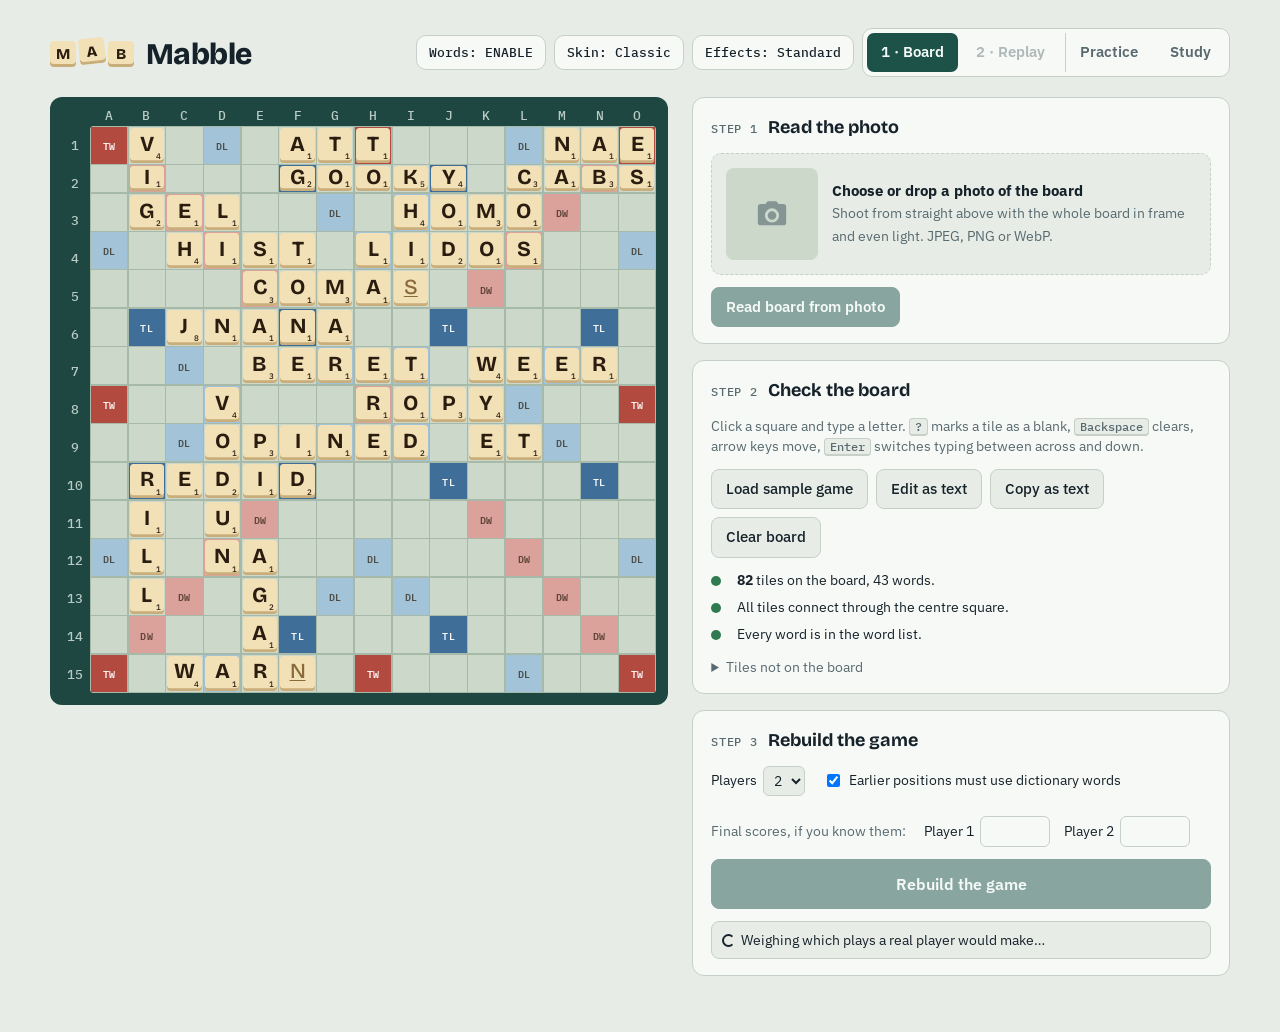
==== commit 19993015: "Add an Effects setting: battery saver, standard and high quality A header button cycles three levels" ====
--- a/index.html
+++ b/index.html
@@ -15,6 +15,8 @@
 <link rel="stylesheet" href="https://fonts.googleapis.com/css2?family=Bricolage+Grotesque:opsz,wght@12..96,500;12..96,700;12..96,800&family=IBM+Plex+Mono:wght@400;500&family=IBM+Plex+Sans:wght@400;500;600&display=swap">
 <script>
 // Optional skins (poster, felt): applied before the page draws, with their fonts loaded only when chosen
+// Effects: battery saver or high quality (standard has no attribute)
+try { const fx = localStorage.getItem('mabble.fx'); if (fx === 'saver' || fx === 'high') document.documentElement.dataset.fx = fx; } catch (e) {}
 try { const sk = localStorage.getItem('mabble.skin'), f = { brute: 'https://fonts.googleapis.com/css2?family=Anton&family=Archivo:wght@400;500;600;800&family=IBM+Plex+Mono:wght@400;500;600&family=Oswald:wght@500;600;700&display=swap', felt: 'https://fonts.googleapis.com/css2?family=Jersey+10&display=swap' }[sk]; if (f) { document.documentElement.dataset.skin = sk; document.write('<link rel="stylesheet" id="skinFonts-' + sk + '" href="' + f + '">'); } } catch (e) {}
 </script>
 <link rel="stylesheet" href="css/style.css">
@@ -38,6 +40,7 @@
     <div class="head-tools">
     <button class="btn lex-btn" id="lexBtn" type="button" title="Choose the word list">Words: ENABLE</button>
     <button class="btn lex-btn" id="skinBtn" type="button" title="Switch skin">Skin: Classic</button>
+    <button class="btn lex-btn" id="fxBtn" type="button" title="Switch animation quality">Effects: Standard</button>
     <div class="tabs" role="tablist" aria-label="Mode">
       <button role="tab" id="tab-setup" aria-selected="true">1 &middot; Board</button>
       <button role="tab" id="tab-replay" aria-selected="false" disabled>2 &middot; Replay</button>
@@ -70,6 +73,11 @@
         <span class="stepnum" id="tNum">0 / 0</span>
       </div>
       <div class="shelves" id="pxRackBox" hidden>
+        <!-- the tile bag tiles are drawn from (felt skin only) -->
+        <div class="tile-bag" id="tileBag" aria-hidden="true">
+          <svg class="bag-art" viewBox="0 0 28 18" shape-rendering="crispEdges" focusable="false"><rect class="k" x="17" y="0" width="4" height="1"/><rect class="pl" x="21" y="0" width="3" height="1"/><rect class="k" x="24" y="0" width="1" height="1"/><rect class="k" x="16" y="1" width="1" height="1"/><rect class="pl" x="17" y="1" width="4" height="1"/><rect class="op" x="21" y="1" width="2" height="1"/><rect class="pl" x="23" y="1" width="2" height="1"/><rect class="k" x="25" y="1" width="1" height="1"/><rect class="k" x="15" y="2" width="1" height="1"/><rect class="pl" x="16" y="2" width="1" height="1"/><rect class="ps" x="17" y="2" width="1" height="1"/><rect class="pu" x="18" y="2" width="2" height="1"/><rect class="op" x="20" y="2" width="4" height="1"/><rect class="pu" x="24" y="2" width="1" height="1"/><rect class="k" x="25" y="2" width="1" height="1"/><rect class="k" x="5" y="3" width="4" height="1"/><rect class="k" x="14" y="3" width="1" height="1"/><rect class="gy" x="15" y="3" width="1" height="1"/><rect class="pu" x="16" y="3" width="4" height="1"/><rect class="op" x="20" y="3" width="4" height="1"/><rect class="pu" x="24" y="3" width="1" height="1"/><rect class="k" x="25" y="3" width="1" height="1"/><rect class="k" x="4" y="4" width="1" height="1"/><rect class="pl" x="5" y="4" width="4" height="1"/><rect class="k" x="9" y="4" width="2" height="1"/><rect class="k" x="13" y="4" width="1" height="1"/><rect class="pl" x="14" y="4" width="1" height="1"/><rect class="gy" x="15" y="4" width="1" height="1"/><rect class="ps" x="16" y="4" width="1" height="1"/><rect class="pu" x="17" y="4" width="3" height="1"/><rect class="op" x="20" y="4" width="3" height="1"/><rect class="pu" x="23" y="4" width="1" height="1"/><rect class="k" x="24" y="4" width="1" height="1"/><rect class="k" x="3" y="5" width="1" height="1"/><rect class="pl" x="4" y="5" width="1" height="1"/><rect class="pu" x="5" y="5" width="4" height="1"/><rect class="pl" x="9" y="5" width="2" height="1"/><rect class="k" x="11" y="5" width="2" height="1"/><rect class="pl" x="13" y="5" width="1" height="1"/><rect class="gy" x="14" y="5" width="1" height="1"/><rect class="pu" x="15" y="5" width="2" height="1"/><rect class="ps" x="17" y="5" width="1" height="1"/><rect class="pu" x="18" y="5" width="3" height="1"/><rect class="op" x="21" y="5" width="1" height="1"/><rect class="pu" x="22" y="5" width="1" height="1"/><rect class="k" x="23" y="5" width="1" height="1"/><rect class="k" x="2" y="6" width="1" height="1"/><rect class="pl" x="3" y="6" width="1" height="1"/><rect class="pu" x="4" y="6" width="7" height="1"/><rect class="pl" x="11" y="6" width="2" height="1"/><rect class="ps" x="13" y="6" width="1" height="1"/><rect class="gy" x="14" y="6" width="1" height="1"/><rect class="pu" x="15" y="6" width="3" height="1"/><rect class="ps" x="18" y="6" width="2" height="1"/><rect class="pu" x="20" y="6" width="2" height="1"/><rect class="k" x="22" y="6" width="1" height="1"/><rect class="k" x="2" y="7" width="1" height="1"/><rect class="pl" x="3" y="7" width="1" height="1"/><rect class="pu" x="4" y="7" width="8" height="1"/><rect class="ps" x="12" y="7" width="1" height="1"/><rect class="gy" x="13" y="7" width="1" height="1"/><rect class="pu" x="14" y="7" width="1" height="1"/><rect class="gy" x="15" y="7" width="3" height="1"/><rect class="k" x="18" y="7" width="4" height="1"/><rect class="k" x="1" y="8" width="1" height="1"/><rect class="pl" x="2" y="8" width="1" height="1"/><rect class="pu" x="3" y="8" width="8" height="1"/><rect class="ps" x="11" y="8" width="1" height="1"/><rect class="pu" x="12" y="8" width="1" height="1"/><rect class="gy" x="13" y="8" width="1" height="1"/><rect class="pu" x="14" y="8" width="4" height="1"/><rect class="gy" x="18" y="8" width="1" height="1"/><rect class="k" x="19" y="8" width="1" height="1"/><rect class="k" x="1" y="9" width="1" height="1"/><rect class="pl" x="2" y="9" width="1" height="1"/><rect class="pu" x="3" y="9" width="9" height="1"/><rect class="gy" x="12" y="9" width="1" height="1"/><rect class="pu" x="13" y="9" width="6" height="1"/><rect class="gy" x="19" y="9" width="1" height="1"/><rect class="k" x="20" y="9" width="1" height="1"/><rect class="k" x="1" y="10" width="1" height="1"/><rect class="pl" x="2" y="10" width="1" height="1"/><rect class="pu" x="3" y="10" width="9" height="1"/><rect class="gd" x="12" y="10" width="1" height="1"/><rect class="pu" x="13" y="10" width="7" height="1"/><rect class="gy" x="20" y="10" width="1" height="1"/><rect class="k" x="21" y="10" width="1" height="1"/><rect class="k" x="0" y="11" width="1" height="1"/><rect class="pl" x="1" y="11" width="1" height="1"/><rect class="pu" x="2" y="11" width="1" height="1"/><rect class="bd" x="3" y="11" width="11" height="1"/><rect class="pu" x="14" y="11" width="7" height="1"/><rect class="gy" x="21" y="11" width="1" height="1"/><rect class="k" x="22" y="11" width="1" height="1"/><rect class="k" x="0" y="12" width="1" height="1"/><rect class="pl" x="1" y="12" width="1" height="1"/><rect class="pu" x="2" y="12" width="1" height="1"/><rect class="bd" x="3" y="12" width="11" height="1"/><rect class="pu" x="14" y="12" width="8" height="1"/><rect class="gy" x="22" y="12" width="1" height="1"/><rect class="k" x="23" y="12" width="1" height="1"/><rect class="k" x="0" y="13" width="1" height="1"/><rect class="pl" x="1" y="13" width="1" height="1"/><rect class="pu" x="2" y="13" width="1" height="1"/><rect class="bd" x="3" y="13" width="11" height="1"/><rect class="pu" x="14" y="13" width="9" height="1"/><rect class="gy" x="23" y="13" width="1" height="1"/><rect class="k" x="24" y="13" width="1" height="1"/><rect class="k" x="0" y="14" width="1" height="1"/><rect class="pl" x="1" y="14" width="1" height="1"/><rect class="pu" x="2" y="14" width="21" height="1"/><rect class="gy" x="23" y="14" width="1" height="1"/><rect class="k" x="24" y="14" width="1" height="1"/><rect class="k" x="0" y="15" width="1" height="1"/><rect class="pl" x="1" y="15" width="1" height="1"/><rect class="ps" x="2" y="15" width="21" height="1"/><rect class="k" x="23" y="15" width="1" height="1"/><rect class="gy" x="24" y="15" width="1" height="1"/><rect class="k" x="25" y="15" width="3" height="1"/><rect class="k" x="1" y="16" width="2" height="1"/><rect class="pl" x="3" y="16" width="1" height="1"/><rect class="ps" x="4" y="16" width="17" height="1"/><rect class="k" x="21" y="16" width="3" height="1"/><rect class="gy" x="24" y="16" width="3" height="1"/><rect class="gd" x="27" y="16" width="1" height="1"/><rect class="k" x="3" y="17" width="18" height="1"/><rect class="k" x="24" y="17" width="4" height="1"/><text class="bag-word" x="8.5" y="13.55" text-anchor="middle">MABBLE</text></svg>
+          <span class="bag-count" id="tileBagCount"></span>
+        </div>
         <div id="pxRacks"></div>
         <p class="px-live" id="pxLive" aria-live="polite"></p>
         <p class="hint px-help">Tap a tile, then a square. Or tap a square and type; tap it again or press <span class="kbd">Space</span> to switch across or down. <span class="kbd">Enter</span> plays, <span class="kbd">Backspace</span> takes back a tile, <span class="kbd">Esc</span> recalls them all.</p>
--- a/css/style.css
+++ b/css/style.css
@@ -642,6 +642,18 @@
   .st-session-side { grid-column: 2; justify-content: flex-start; }
 }
 
+/* Study sessions: typing, skipping and the word count */
+.st-modeswitch { flex: none; border: 1px solid var(--line); background: var(--surface); color: var(--muted); border-radius: 999px; padding: 5px 12px; font: 600 12.5px var(--f-body); cursor: pointer; }
+.st-modeswitch:hover { color: var(--ink); border-color: var(--muted); }
+.st-sbar .st-count { min-width: 0; white-space: nowrap; }
+.st-skip { border-radius: 14px; display: inline-flex; gap: 10px; justify-content: center; align-items: baseline; }
+.st-skip .hint { font-size: 12.5px; }
+.st-words li.got .w, .st-hw.got, .st-stem-row.got b { color: var(--ok); }
+.st-words li.miss .w, .st-hw.miss, .st-stem-row.miss b { color: var(--bad); }
+.st-words li.miss .w { text-decoration: underline wavy color-mix(in srgb, var(--bad) 55%, transparent); text-underline-offset: 4px; }
+.st-hw.got, .st-hw.miss { font-weight: 700; }
+@media (max-width: 480px) { .st-skip .hint { display: none; } .st-sbar { gap: 8px; } }
+
 /* poster-only decorations stay hidden in the classic skin */
 .rays, .zigzag { display: none; }
 :root[data-skin="brute"] .rays, :root[data-skin="brute"] .zigzag { display: block; }
@@ -918,26 +930,28 @@
 /* Jersey 10 has one weight; sizes are nudged up so the pixel letters stay readable */
 :root[data-skin="felt"] .hint, :root[data-skin="felt"] .note { font-size: 15.5px; }
 
-/* the table: colour fields turning slowly (transform only, cheap to animate) and faint scanlines */
+/* the table: still colour fields and faint scanlines, drawn once. (A slowly turning layer
+   looked nice but made the whole screen redraw 60 times a second, which lagged on laptops.) */
 :root[data-skin="felt"] .felt-bg { display: block; position: fixed; inset: 0; z-index: -1; overflow: hidden; pointer-events: none; }
-:root[data-skin="felt"] .felt-swirl { position: absolute; inset: -60%; will-change: transform; animation: felt-turn 90s linear infinite;
+:root[data-skin="felt"] .felt-swirl { position: absolute; inset: 0;
   background:
-    radial-gradient(closest-side at 30% 35%, rgba(70, 150, 125, .55), transparent 70%),
-    radial-gradient(closest-side at 70% 30%, rgba(150, 50, 65, .40), transparent 70%),
-    radial-gradient(closest-side at 55% 72%, rgba(40, 75, 140, .45), transparent 70%),
-    radial-gradient(closest-side at 22% 78%, rgba(60, 120, 100, .40), transparent 70%),
+    radial-gradient(55% 60% at 18% 22%, rgba(70, 150, 125, .50), transparent 70%),
+    radial-gradient(45% 50% at 88% 14%, rgba(150, 50, 65, .38), transparent 70%),
+    radial-gradient(55% 55% at 70% 88%, rgba(40, 75, 140, .42), transparent 70%),
+    radial-gradient(45% 50% at 8% 92%, rgba(60, 120, 100, .38), transparent 70%),
     #163330; }
 :root[data-skin="felt"] .felt-crt { position: absolute; inset: 0;
   background: repeating-linear-gradient(0deg, rgba(0, 0, 0, .14) 0 1px, transparent 1px 3px), radial-gradient(ellipse at center, transparent 55%, rgba(0, 0, 0, .55) 100%); }
-@keyframes felt-turn { to { transform: rotate(360deg); } }
-@keyframes felt-bob { 0%, 100% { transform: translateY(0) rotate(-1deg); } 50% { transform: translateY(-3px) rotate(1deg); } }
-@keyframes felt-float { 0%, 100% { transform: translateY(0) rotate(-1.5deg); } 50% { transform: translateY(-4px) rotate(1.5deg); } }
+/* idle motion in held frames, like an old game sprite: the screen only changes a few times a
+   second, where smooth easing would redraw it 60 times a second for as long as the page is open */
+@keyframes felt-bob { 0%, 100% { transform: translateY(0) rotate(-1deg); } 25%, 75% { transform: translateY(-2px) rotate(0deg); } 50% { transform: translateY(-3px) rotate(1deg); } }
+@keyframes felt-float { 0%, 100% { transform: translateY(0) rotate(-1.5deg); } 25%, 75% { transform: translateY(-2px) rotate(0deg); } 50% { transform: translateY(-4px) rotate(1.5deg); } }
 @keyframes felt-pop { from { transform: scale(.4); } to { transform: none; } }
 
 /* header */
 :root[data-skin="felt"] h1, :root[data-skin="felt"] .brand h1 { font: 700 clamp(34px, 6vw, 48px)/1 var(--f-display); letter-spacing: .05em; text-transform: uppercase; color: #fff;
-  text-shadow: 0 4px 0 var(--red-d), 0 8px 0 rgba(0, 0, 0, .35); animation: felt-bob 3.2s ease-in-out infinite; }
-:root[data-skin="felt"] .mark span { border-radius: 6px; border: 2px solid #fff; box-shadow: 0 3px 0 var(--tile-edge), 0 5px 0 rgba(0, 0, 0, .25); animation: felt-float 2.8s ease-in-out infinite; }
+  text-shadow: 0 4px 0 var(--red-d), 0 8px 0 rgba(0, 0, 0, .35); animation: felt-bob 3.2s steps(1, end) infinite; }
+:root[data-skin="felt"] .mark span { border-radius: 6px; border: 2px solid #fff; box-shadow: 0 3px 0 var(--tile-edge), 0 5px 0 rgba(0, 0, 0, .25); animation: felt-float 2.8s steps(1, end) infinite; }
 :root[data-skin="felt"] .mark span:nth-child(2) { animation-delay: -.9s; } :root[data-skin="felt"] .mark span:nth-child(3) { animation-delay: -1.8s; }
 
 /* chunky controls */
@@ -996,7 +1010,7 @@
 
 /* rack tiles float like cards in hand */
 :root[data-skin="felt"] .rtile { border-radius: 7px; border: 2px solid #fff; box-shadow: 0 4px 0 var(--tile-edge), 0 7px 0 rgba(0, 0, 0, .25); font-family: var(--f-display); }
-:root[data-skin="felt"] .px-rack .rtile:not(.picked):not(.back):not(.gone) { animation: felt-float 2.8s ease-in-out infinite; }
+:root[data-skin="felt"] .px-rack .rtile:not(.picked):not(.back):not(.gone) { animation: felt-float 2.8s steps(1, end) infinite; }
 :root[data-skin="felt"] .px-rack .rtile:nth-child(2n) { animation-delay: -.7s; }
 :root[data-skin="felt"] .px-rack .rtile:nth-child(3n) { animation-delay: -1.4s; }
 :root[data-skin="felt"] .px-rack .rtile.picked { transform: translateY(-12px) rotate(-3deg); box-shadow: 0 4px 0 var(--tile-edge), 0 16px 0 rgba(0, 0, 0, .2); }
@@ -1035,7 +1049,7 @@
 :root[data-skin="felt"] .st-hero h2, :root[data-skin="felt"] .st-head h2, :root[data-skin="felt"] .st-empty h2, :root[data-skin="felt"] .st-done h2 { text-shadow: 0 4px 0 rgba(0, 0, 0, .35); letter-spacing: .03em; }
 :root[data-skin="felt"] .st-group h3 { color: var(--hot); }
 :root[data-skin="felt"] .st-tile { border-radius: 6px; border: 2px solid #fff; box-shadow: 0 3px 0 var(--tile-edge), 0 5px 0 rgba(0, 0, 0, .25); font-family: var(--f-display); }
-:root[data-skin="felt"] .st-tiles.big .st-tile { animation: felt-float 2.8s ease-in-out infinite; }
+:root[data-skin="felt"] .st-tiles.big .st-tile { animation: felt-float 2.8s steps(1, end) infinite; }
 :root[data-skin="felt"] .st-tiles.big .st-tile:nth-child(2n) { animation-delay: -.7s; } :root[data-skin="felt"] .st-tiles.big .st-tile:nth-child(3n) { animation-delay: -1.4s; }
 :root[data-skin="felt"] .st-cue { background: var(--hot); color: #3b2a00; border-radius: 6px; }
 :root[data-skin="felt"] .st-bar { background: var(--panel-2); box-shadow: inset 0 2px 0 rgba(0, 0, 0, .3); }
@@ -1051,7 +1065,7 @@
 :root[data-skin="felt"] .st-face.back .st-word, :root[data-skin="felt"] .st-face.back .st-kind { color: var(--tile-ink); }
 :root[data-skin="felt"] .st-face.back .hk, :root[data-skin="felt"] .st-face.back .st-credit, :root[data-skin="felt"] .st-face.back .st-sub, :root[data-skin="felt"] .st-face.back .st-pos { color: #6b6b78; }
 :root[data-skin="felt"] .st-face.back .st-def { background: rgba(0, 0, 0, .05); border-left-color: var(--purple); color: var(--tile-ink); }
-:root[data-skin="felt"] .st-face.back .hk-side, :root[data-skin="felt"] .st-face.back .st-stem-row b { color: var(--accent); }
+:root[data-skin="felt"] .st-face.back .hk-side, :root[data-skin="felt"] .st-face.back .st-stem-row b { color: #563296; }
 :root[data-skin="felt"] .st-grade { border: 0; color: #fff; text-shadow: 0 2px 0 rgba(0, 0, 0, .25); box-shadow: 0 5px 0 var(--line); }
 :root[data-skin="felt"] .st-grade span, :root[data-skin="felt"] .st-grade b { color: #fff !important; }
 :root[data-skin="felt"] .st-grade.again { background: var(--accent); box-shadow: 0 5px 0 var(--red-d); }
@@ -1091,3 +1105,76 @@
   :root[data-skin="felt"] .felt-swirl, :root[data-skin="felt"] h1, :root[data-skin="felt"] .mark span, :root[data-skin="felt"] .px-rack .rtile,
   :root[data-skin="felt"] .st-tiles.big .st-tile, .px-break .pop { animation: none !important; }
 }
+
+/* Felt: the MABBLE tile bag, and tiles flying from it to the rack */
+.tile-bag { display: none; }
+.rtile.arriving { visibility: hidden; }
+.rtile.flying { position: fixed; z-index: 90; margin: 0; pointer-events: none; animation: none !important; box-sizing: border-box; }
+:root[data-skin="felt"] #pxRackBox { position: relative; }
+:root[data-skin="felt"] .tile-bag { display: grid; justify-items: center; align-content: start; gap: 4px; width: 116px; position: relative; transform-origin: 50% 90%; }
+:root[data-skin="felt"] .bag-art { width: 112px; height: 72px; overflow: visible; image-rendering: pixelated; filter: drop-shadow(0 5px 0 rgba(0, 0, 0, .35)); animation: bag-idle 1.4s steps(1, end) infinite; }
+/* a two-frame idle, like an old game sprite: up a pixel, down a pixel */
+@keyframes bag-idle { 0%, 100% { transform: translateY(0); } 50% { transform: translateY(-5px); } }
+/* the bag is a 28 x 18 pixel sprite, slumped as a bag sits on the ground: flat colours, hard edges, no smoothing */
+.bag-art .k { fill: #1e1033; } .bag-art .pu { fill: #8a5bd6; } .bag-art .ps { fill: #6b3fb3; } .bag-art .pl { fill: #b48cf0; }
+.bag-art .gy { fill: #f5c04a; } .bag-art .gd { fill: #b07d14; } .bag-art .bd { fill: #2a1a4a; } .bag-art .op { fill: #120822; }
+.bag-art .bag-word { fill: #f5c04a; font: 400 3.1px "Jersey 10", ui-monospace, monospace; letter-spacing: .12px; }
+:root[data-skin="felt"] .bag-count { min-width: 38px; text-align: center; padding: 1px 8px; border-radius: 6px; background: var(--panel-2); border: 2px solid var(--line);
+  color: #fff; font: 400 18px/1.2 var(--f-display); box-shadow: 0 3px 0 var(--line); }
+/* wide screens: the bag sits in the margin to the left of the board, beside the racks */
+@media (min-width: 1520px) {
+  :root[data-skin="felt"] .tile-bag { position: absolute; right: calc(100% + 20px); top: 0; }
+}
+/* narrower screens: the bag takes the left end of the rack area under the board */
+@media (max-width: 1519px) {
+  :root[data-skin="felt"] #pxRackBox:not([hidden]) { display: grid; grid-template-columns: auto minmax(0, 1fr); column-gap: 12px; }
+  :root[data-skin="felt"] #pxRackBox > :not(.tile-bag) { grid-column: 2; }
+  :root[data-skin="felt"] .tile-bag { grid-column: 1; grid-row: 1 / span 3; align-self: start; }
+}
+/* phones: a compact bag in a row above the racks, so the tiles keep the full width */
+@media (max-width: 560px) {
+  :root[data-skin="felt"] #pxRackBox:not([hidden]) { grid-template-columns: minmax(0, 1fr); }
+  :root[data-skin="felt"] #pxRackBox > :not(.tile-bag) { grid-column: 1; }
+  :root[data-skin="felt"] .tile-bag { grid-row: auto; grid-auto-flow: column; align-items: center; justify-self: start; width: auto; gap: 10px; }
+  :root[data-skin="felt"] .bag-art { width: 84px; height: 54px; animation-name: bag-idle-small; }
+  :root[data-skin="felt"] .bag-count { font-size: 16px; }
+}
+/* with the bag beside them the racks get narrower: put each player's name above their tiles */
+:root[data-skin="felt"] #pxRacks { container-type: inline-size; display: grid; gap: 8px; }
+@container (max-width: 460px) {
+  :root[data-skin="felt"] #pxRacks .shelf { grid-template-columns: minmax(0, 1fr); gap: 6px; }
+  :root[data-skin="felt"] #pxRacks .shelf-head { grid-auto-flow: column; justify-content: start; gap: 10px; align-items: baseline; }
+}
+@keyframes bag-idle-small { 0%, 100% { transform: translateY(0); } 50% { transform: translateY(-3px); } }
+@media (prefers-reduced-motion: reduce) { :root[data-skin="felt"] .bag-art { animation: none; } }
+:root[data-skin="brute"] .st-modeswitch, :root[data-skin="brute"] .st-skip { border: 2px solid var(--line); border-radius: 0; box-shadow: 3px 3px 0 var(--shadow); font-family: var(--f-head); text-transform: uppercase; letter-spacing: .05em; }
+:root[data-skin="felt"] .st-modeswitch { background: var(--purple); color: #fff; border: 0; border-radius: 8px; box-shadow: 0 3px 0 #563296; font: 400 16px var(--f-body); padding: 5px 12px 6px; }
+:root[data-skin="felt"] .st-skip { background: var(--orange); color: #fff; box-shadow: 0 5px 0 #b06200; }
+:root[data-skin="felt"] .st-skip .hint { color: rgba(255, 255, 255, .85); font-size: 15px; }
+:root[data-skin="felt"] .st-face.back .st-words li.got .w, :root[data-skin="felt"] .st-face.back .st-hw.got, :root[data-skin="felt"] .st-face.back .st-stem-row.got b { color: #2a7d5c; }
+:root[data-skin="felt"] .st-face.back .st-words li.miss .w, :root[data-skin="felt"] .st-face.back .st-hw.miss, :root[data-skin="felt"] .st-face.back .st-stem-row.miss b { color: #c0392b; }
+
+/* =====================================================================
+   EFFECTS (data-fx on the root): "saver" and "high". Standard has no attribute.
+   ===================================================================== */
+/* Battery saver: nothing loops or eases, and the costlier effects go. The loading spinner
+   still turns, so it's clear when something is working. */
+:root[data-fx="saver"] *:not(.spinner), :root[data-fx="saver"] *::before, :root[data-fx="saver"] *::after { animation: none !important; transition: none !important; }
+:root[data-fx="saver"] * { filter: none !important; will-change: auto !important; }
+:root[data-fx="saver"] .felt-swirl { background: #163330 !important; }
+:root[data-fx="saver"] .felt-crt { display: none; }
+
+/* High quality: smooth eased motion instead of held frames, the turning felt, springier cards */
+:root[data-fx="high"][data-skin="felt"] h1, :root[data-fx="high"][data-skin="felt"] .mark span, :root[data-fx="high"][data-skin="felt"] .px-rack .rtile,
+:root[data-fx="high"][data-skin="felt"] .st-tiles.big .st-tile, :root[data-fx="high"][data-skin="felt"] .bag-art { animation-timing-function: ease-in-out !important; }
+:root[data-fx="high"][data-skin="felt"] .felt-swirl { inset: -60%; will-change: transform; animation: felt-turn 120s linear infinite; }
+@keyframes felt-turn { to { transform: rotate(360deg); } }
+:root[data-fx="high"] .st-flash { transition: transform .65s cubic-bezier(.3, 1.35, .5, 1); }
+:root[data-fx="high"] .px-rack .rtile { transition: transform .18s ease, box-shadow .18s ease; }
+:root[data-fx="high"] .px-rack .rtile:hover:not(.gone):not(.back) { animation: none; transform: translateY(-6px) rotate(-2deg); }
+:root[data-fx="high"] .st-list { transition: transform .25s cubic-bezier(.3, 1.4, .5, 1), box-shadow .25s, border-color .25s; }
+:root[data-fx="high"] .st-list:hover { transform: translateY(-4px) rotate(-.6deg); }
+:root[data-fx="high"] .btn { transition: transform .12s ease, box-shadow .12s ease, filter .12s ease; }
+@media (prefers-reduced-motion: reduce) {
+  :root[data-fx="high"] .felt-swirl, :root[data-fx="high"] .px-rack .rtile, :root[data-fx="high"] .st-list { animation: none !important; transition: none !important; }
+}
